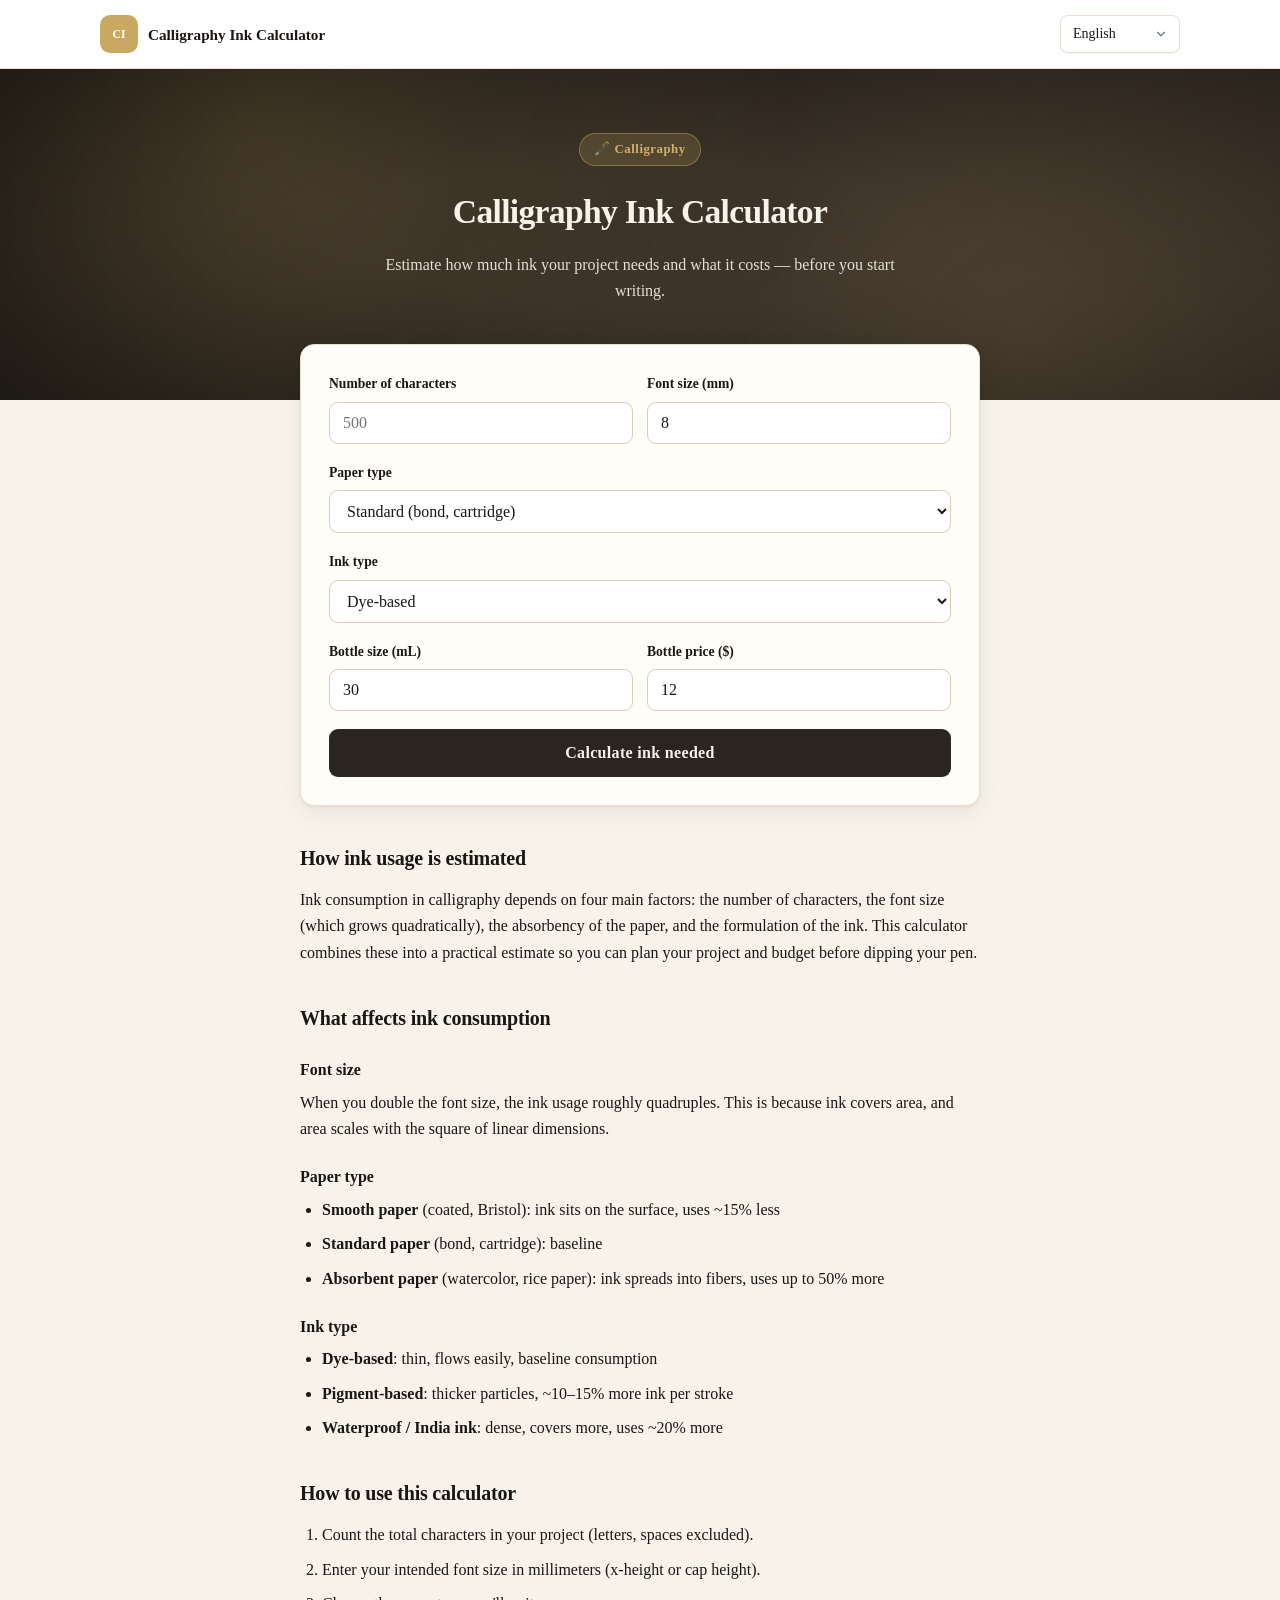
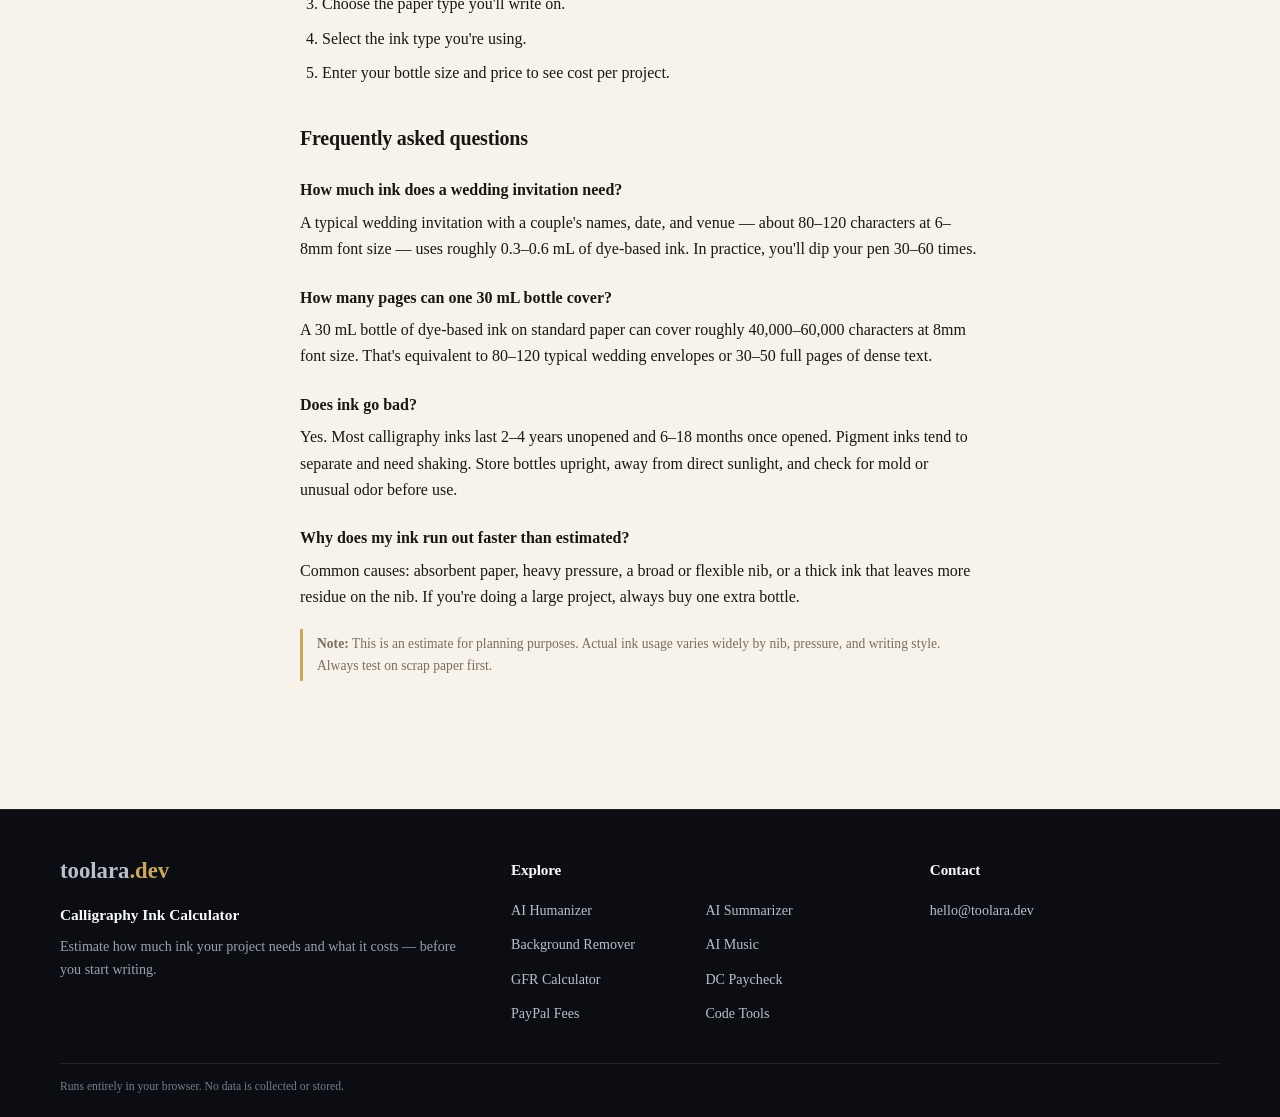
==== index.html @ 53693672 "Use brand email in site contact links" ====
<!DOCTYPE html>
<html lang="en">
<head>
<meta charset="UTF-8">
<meta name="viewport" content="width=device-width, initial-scale=1.0">
<title>Calligraphy Ink Calculator — Estimate Ink Usage and Cost Per Project</title>
<meta name="description" content="Free calligraphy ink calculator. Estimate how much ink your project needs and what it costs — based on text length, font size, paper type, and ink type.">
<meta name="keywords" content="calligraphy ink calculator, ink cost estimator, how much ink for calligraphy, dip pen ink usage, ink cost per project">
<meta name="robots" content="index, follow, max-snippet:-1, max-image-preview:large">
<meta name="theme-color" content="#1a1614">

<link rel="canonical" href="https://calligraphy.toolara.dev/">
<link rel="alternate" hreflang="en" href="https://calligraphy.toolara.dev/">
<link rel="alternate" hreflang="zh-Hans" href="https://calligraphy.toolara.dev/zh/">
<link rel="alternate" hreflang="zh-Hant" href="https://calligraphy.toolara.dev/zh-tw/">
<link rel="alternate" hreflang="ja" href="https://calligraphy.toolara.dev/ja/">
<link rel="alternate" hreflang="ko" href="https://calligraphy.toolara.dev/ko/">
<link rel="alternate" hreflang="de" href="https://calligraphy.toolara.dev/de/">
<link rel="alternate" hreflang="ru" href="https://calligraphy.toolara.dev/ru/">
<link rel="alternate" hreflang="es" href="https://calligraphy.toolara.dev/es/">
<link rel="alternate" hreflang="x-default" href="https://calligraphy.toolara.dev/">

<meta property="og:type" content="website">
<meta property="og:title" content="Calligraphy Ink Calculator — Estimate Usage and Cost">
<meta property="og:description" content="Estimate how much ink your calligraphy project needs and what it costs.">
<meta property="og:url" content="https://calligraphy.toolara.dev/">
<meta property="og:image" content="https://calligraphy.toolara.dev/og-image.png">
<meta property="og:image:width" content="1200">
<meta property="og:image:height" content="630">
<meta property="og:image:alt" content="Calligraphy Ink Calculator — Estimate Usage and Cost">
<meta property="og:locale" content="en_US">
<meta name="twitter:card" content="summary_large_image">

<script type="application/ld+json">
{
  "@context": "https://schema.org",
  "@type": "WebApplication",
  "name": "Calligraphy Ink Cost Estimator",
  "url": "https://calligraphy.toolara.dev/",
  "applicationCategory": "UtilityApplication",
  "operatingSystem": "Any",
  "description": "Free calculator that estimates ink usage and cost for calligraphy projects.",
  "offers": { "@type": "Offer", "price": "0", "priceCurrency": "USD" }
}
</script>

<link rel="stylesheet" href="/css/style.css">
</head>
<body>
<header class="site-header"><div class="site-header-inner"><a class="site-brand" href="/" aria-label="calligraphy-ink-estimator"><span class="site-brand-mark" aria-hidden="true">CI</span><span class="site-brand-name" data-i18n="title"></span></a><nav class="site-nav" aria-label="Site navigation"><select id="langSelect" onchange="setLang(this.value)" aria-label="Language">
      <option value="en">English</option>
      <option value="zh">简体中文</option>
      <option value="zh-TW">繁體中文</option>
      <option value="ja">日本語</option>
      <option value="ko">한국어</option>
      <option value="de">Deutsch</option>
      <option value="ru">Русский</option>
      <option value="es">Español</option>
    </select></nav></div></header>


<header class="hero">

  <div class="hero-inner">
    <div class="hero-badge" data-i18n="heroBadge">🖋️ Calligraphy</div>
    <h1 data-i18n="title">Calligraphy Ink Calculator</h1>
    <p data-i18n="subtitle">Estimate how much ink your project needs and what it costs — before you start writing.</p>
  </div>
</header>

<main class="wrap">
  <section class="card">
    <h2 class="visually-hidden" data-i18n="calcHeading">Calculator</h2>

    <div class="row">
      <div>
        <label for="charCount" data-i18n="charLabel">Number of characters</label>
        <input type="number" id="charCount" min="1" step="1" placeholder="500" inputmode="numeric">
      </div>
      <div>
        <label for="fontSize" data-i18n="sizeLabel">Font size (mm)</label>
        <input type="number" id="fontSize" min="1" step="0.5" placeholder="8" value="8" inputmode="decimal">
      </div>
    </div>

    <label for="paper" data-i18n="paperLabel">Paper type</label>
    <select id="paper">
      <option value="smooth" data-i18n="paperSmooth">Smooth (coated, Bristol)</option>
      <option value="standard" selected data-i18n="paperStandard">Standard (bond, cartridge)</option>
      <option value="absorbent" data-i18n="paperAbsorbent">Absorbent (watercolor, rice paper)</option>
    </select>

    <label for="inkType" data-i18n="inkLabel">Ink type</label>
    <select id="inkType">
      <option value="dye" selected data-i18n="inkDye">Dye-based</option>
      <option value="pigment" data-i18n="inkPigment">Pigment-based</option>
      <option value="waterproof" data-i18n="inkWaterproof">Waterproof / India ink</option>
    </select>

    <div class="row">
      <div>
        <label for="bottleSize" data-i18n="bottleLabel">Bottle size (mL)</label>
        <input type="number" id="bottleSize" min="1" step="1" placeholder="30" value="30" inputmode="decimal">
      </div>
      <div>
        <label for="bottlePrice" data-i18n="priceLabel">Bottle price ($)</label>
        <input type="number" id="bottlePrice" min="0" step="0.5" placeholder="12" value="12" inputmode="decimal">
      </div>
    </div>

    <button class="calc" type="button" onclick="calculate()" data-i18n="calcBtn">Calculate ink needed</button>

    <div id="result" role="region" aria-live="polite">
      <div class="result-label" data-i18n="resultLabel">Estimated ink needed</div>
      <div class="ink-volume"><span id="inkVolume">—</span></div>
      <div class="freq-note" id="costNote"></div>

      <div class="breakdown">
        <div class="bd-row"><span data-i18n="bdChars">Characters</span><strong id="bdChars">—</strong></div>
        <div class="bd-row"><span data-i18n="bdSize">Font size</span><strong id="bdSize">—</strong></div>
        <div class="bd-row"><span data-i18n="bdPaper">Paper factor</span><strong id="bdPaper">—</strong></div>
        <div class="bd-row"><span data-i18n="bdInk">Ink factor</span><strong id="bdInk">—</strong></div>
        <div class="bd-row"><span data-i18n="bdCost">Project cost</span><strong id="bdCost">—</strong></div>
        <div class="bd-row"><span data-i18n="bdProjects">Projects per bottle</span><strong id="bdProjects">—</strong></div>
      </div>
      <div class="result-disclaimer" data-i18n="resultDisclaimer">Estimate only. Actual ink usage varies by nib, writing pressure, and individual style. Always test on a scrap first.</div>
    </div>
  </section>

  <section>
    <h2 data-i18n="whatIsTitle">How ink usage is estimated</h2>
    <p data-i18n="whatIsText">Ink consumption in calligraphy depends on four main factors: the number of characters, the font size (which grows quadratically), the absorbency of the paper, and the formulation of the ink. This calculator combines these into a practical estimate so you can plan your project and budget before dipping your pen.</p>
  </section>

  <section>
    <h2 data-i18n="factorsTitle">What affects ink consumption</h2>
    <h3 data-i18n="f1Title">Font size</h3>
    <p data-i18n="f1Text">When you double the font size, the ink usage roughly quadruples. This is because ink covers area, and area scales with the square of linear dimensions.</p>

    <h3 data-i18n="f2Title">Paper type</h3>
    <ul>
      <li data-i18n="f2a"><strong>Smooth paper</strong> (coated, Bristol): ink sits on the surface, uses ~15% less</li>
      <li data-i18n="f2b"><strong>Standard paper</strong> (bond, cartridge): baseline</li>
      <li data-i18n="f2c"><strong>Absorbent paper</strong> (watercolor, rice paper): ink spreads into fibers, uses up to 50% more</li>
    </ul>

    <h3 data-i18n="f3Title">Ink type</h3>
    <ul>
      <li data-i18n="f3a"><strong>Dye-based</strong>: thin, flows easily, baseline consumption</li>
      <li data-i18n="f3b"><strong>Pigment-based</strong>: thicker particles, ~10–15% more ink per stroke</li>
      <li data-i18n="f3c"><strong>Waterproof / India ink</strong>: dense, covers more, uses ~20% more</li>
    </ul>
  </section>

  <section>
    <h2 data-i18n="howToTitle">How to use this calculator</h2>
    <ol>
      <li data-i18n="howTo1">Count the total characters in your project (letters, spaces excluded).</li>
      <li data-i18n="howTo2">Enter your intended font size in millimeters (x-height or cap height).</li>
      <li data-i18n="howTo3">Choose the paper type you'll write on.</li>
      <li data-i18n="howTo4">Select the ink type you're using.</li>
      <li data-i18n="howTo5">Enter your bottle size and price to see cost per project.</li>
    </ol>
  </section>

  <section>
    <h2 data-i18n="faqTitle">Frequently asked questions</h2>
    <h3 data-i18n="faq1q">How much ink does a wedding invitation need?</h3>
    <p data-i18n="faq1a">A typical wedding invitation with a couple's names, date, and venue — about 80–120 characters at 6–8mm font size — uses roughly 0.3–0.6 mL of dye-based ink. In practice, you'll dip your pen 30–60 times.</p>

    <h3 data-i18n="faq2q">How many pages can one 30 mL bottle cover?</h3>
    <p data-i18n="faq2a">A 30 mL bottle of dye-based ink on standard paper can cover roughly 40,000–60,000 characters at 8mm font size. That's equivalent to 80–120 typical wedding envelopes or 30–50 full pages of dense text.</p>

    <h3 data-i18n="faq3q">Does ink go bad?</h3>
    <p data-i18n="faq3a">Yes. Most calligraphy inks last 2–4 years unopened and 6–18 months once opened. Pigment inks tend to separate and need shaking. Store bottles upright, away from direct sunlight, and check for mold or unusual odor before use.</p>

    <h3 data-i18n="faq4q">Why does my ink run out faster than estimated?</h3>
    <p data-i18n="faq4a">Common causes: absorbent paper, heavy pressure, a broad or flexible nib, or a thick ink that leaves more residue on the nib. If you're doing a large project, always buy one extra bottle.</p>

    <div class="disclaimer" data-i18n="disclaimer"><strong>Note:</strong> This is an estimate for planning purposes. Actual ink usage varies widely by nib, pressure, and writing style. Always test on scrap paper first.</div>
  </section>
</main>

<footer class="footer site-footer">
<div class="site-footer-inner">
<div class="site-footer-grid">
<section class="site-footer-column">
<a class="site-footer-wordmark" href="https://toolara.dev/" aria-label="toolara.dev">toolara<span class="tld">.dev</span></a>
<p class="site-footer-site-name" data-i18n="title">Calligraphy Ink Calculator</p>
<p class="site-footer-description" data-i18n="subtitle">Estimate how much ink your project needs and what it costs — before you start writing.</p>
</section>
<section class="site-footer-column"><h2 class="site-footer-heading">Explore</h2><nav class="site-footer-links" aria-label="Explore sites"><a href="https://humanize.toolara.dev/">AI Humanizer</a>
<a href="https://summarize.toolara.dev/">AI Summarizer</a>
<a href="https://background.toolara.dev/">Background Remover</a>
<a href="https://music.toolara.dev/">AI Music</a>
<a href="https://gfr.toolara.dev/">GFR Calculator</a>
<a href="https://dc-pay.toolara.dev/">DC Paycheck</a>
<a href="https://paypal.toolara.dev/">PayPal Fees</a>
<a href="https://devtools.toolara.dev/">Code Tools</a></nav></section>
<section class="site-footer-column"><h2 class="site-footer-heading">Contact</h2><p class="site-footer-contact"><a href="mailto:hello@toolara.dev">hello@toolara.dev</a></p></section>
</div>
<div class="site-footer-bottom"><p class="site-footer-privacy" data-i18n="footer">Runs entirely in your browser. No data is collected or stored.</p></div>
</div>
</footer>

<script src="/js/i18n.js"></script>
<script src="/js/calculator.js"></script>
</body>
</html>
---- css/style.css ----
:root {
  --bg: #f7f3ea; --card: #fffdf8; --text: #1a1614; --muted: #7a6e60;
  --accent: #c9a961; --accent-dark: #a8894a; --ink: #2b2521; --gold: #d4af6a;
  --border: #e8dfd0; --radius: 14px;
  --shadow: 0 1px 3px rgba(26,22,20,0.06), 0 8px 24px rgba(26,22,20,0.06);
}
* { box-sizing: border-box; }
html { scroll-behavior: smooth; }
body { margin: 0; font-family: -apple-system, BlinkMacSystemFont, "Segoe UI", "PingFang SC", "Hiragino Sans GB", "Microsoft YaHei", "Noto Sans CJK SC", "Noto Serif CJK SC", Georgia, serif; background: var(--bg); color: var(--text); line-height: 1.65; -webkit-font-smoothing: antialiased; }
.visually-hidden { position: absolute; width: 1px; height: 1px; padding: 0; margin: -1px; overflow: hidden; clip: rect(0,0,0,0); white-space: nowrap; border: 0; }

/* ---------- Hero ---------- */
.hero {
  position: relative;
  overflow: hidden;
  color: #f7f3ea;
  padding: 64px 20px 96px;
  background:
    radial-gradient(circle at 20% 20%, rgba(201,169,97,0.25) 0%, transparent 50%),
    radial-gradient(circle at 80% 80%, rgba(212,175,106,0.18) 0%, transparent 55%),
    linear-gradient(135deg, #1a1614 0%, #2b2521 55%, #3d342c 100%);
}
.hero::before {
  content: "";
  position: absolute; inset: 0;
  background-image:
    radial-gradient(rgba(255,255,255,0.04) 1px, transparent 1px),
    radial-gradient(rgba(255,255,255,0.03) 1px, transparent 1px);
  background-size: 32px 32px, 48px 48px;
  background-position: 0 0, 16px 16px;
  pointer-events: none;
}
.hero::after {
  content: "";
  position: absolute; inset: 0;
  background: radial-gradient(ellipse at center, transparent 30%, rgba(0,0,0,0.35) 100%);
  pointer-events: none;
}
.hero-inner { max-width: 720px; margin: 0 auto; position: relative; z-index: 2; text-align: center; }
.hero-badge {
  display: inline-block;
  background: rgba(201,169,97,0.18);
  border: 1px solid rgba(201,169,97,0.45);
  color: #d4af6a;
  padding: 5px 14px;
  border-radius: 999px;
  font-size: 0.8rem;
  font-weight: 600;
  letter-spacing: 0.04em;
  margin-bottom: 18px;
}
.hero h1 { font-size: 2.1rem; margin: 0 0 12px; font-weight: 800; letter-spacing: -0.02em; }
.hero p { margin: 0 auto; opacity: 0.9; font-size: 1rem; max-width: 560px; }

/* ---------- Lang switcher ---------- */
.lang-switch { position: absolute; top: 16px; right: 16px; z-index: 3; }
.lang-switch select {
  appearance: none; -webkit-appearance: none;
  background-color: rgba(255,255,255,0.10);
  background-image: url("data:image/svg+xml;charset=UTF-8,%3csvg xmlns='http://www.w3.org/2000/svg' viewBox='0 0 24 24' fill='none' stroke='%23d4af6a' stroke-width='2' stroke-linecap='round' stroke-linejoin='round'%3e%3cpolyline points='6 9 12 15 18 9'%3e%3c/polyline%3e%3c/svg%3e");
  background-repeat: no-repeat; background-position: right 10px center; background-size: 14px;
  border: 1px solid rgba(201,169,97,0.35);
  color: #f7f3ea; padding: 7px 32px 7px 12px; border-radius: 8px;
  font-size: 0.85rem; font-family: inherit; cursor: pointer;
}
.lang-switch select:hover { background-color: rgba(255,255,255,0.20); }
.lang-switch select option { color: #1a1614; background: #fff; }

/* ---------- Layout ---------- */
.wrap { max-width: 720px; margin: -56px auto 0; padding: 0 20px 64px; position: relative; z-index: 2; }
.card { background: var(--card); border: 1px solid var(--border); border-radius: var(--radius); padding: 28px; margin-bottom: 22px; box-shadow: var(--shadow); }

label { display: block; font-weight: 600; font-size: 0.85rem; margin-bottom: 6px; }
input, select { width: 100%; padding: 11px 13px; border: 1px solid #d8cdb8; border-radius: 9px; font-size: 1rem; margin-bottom: 18px; background: #fff; color: var(--text); transition: border-color 0.15s, box-shadow 0.15s; font-family: inherit; }
input:focus, select:focus { outline: none; border-color: var(--accent); box-shadow: 0 0 0 3px rgba(201,169,97,0.20); }
.row { display: flex; gap: 14px; }
.row > div { flex: 1; }
button.calc { width: 100%; padding: 15px; background: var(--ink); color: #f7f3ea; border: none; border-radius: 9px; font-size: 1rem; font-weight: 600; cursor: pointer; transition: background 0.15s, transform 0.1s; font-family: inherit; letter-spacing: 0.02em; }
button.calc:hover { background: #000; }
button.calc:active { transform: scale(0.99); }

/* ---------- Result ---------- */
#result { margin-top: 24px; padding: 24px; border-radius: 14px; background: linear-gradient(135deg, #fdf9ee 0%, #f7f3ea 100%); border: 2px solid var(--accent); display: none; animation: fadeIn 0.35s ease; }
#result.show { display: block; }
@keyframes fadeIn { from { opacity: 0; transform: translateY(8px); } to { opacity: 1; transform: none; } }
.result-label { font-size: 0.78rem; text-transform: uppercase; letter-spacing: 0.07em; font-weight: 700; color: #a8894a; margin-bottom: 4px; }
.ink-volume { font-size: 2.8rem; font-weight: 800; color: #1a1614; line-height: 1; letter-spacing: -0.02em; }
.ink-volume::after { content: " mL"; font-size: 1rem; font-weight: 500; color: var(--muted); margin-left: 6px; }
.freq-note { font-size: 0.9rem; color: #a8894a; margin-top: 8px; font-weight: 600; }
.breakdown { margin-top: 20px; padding-top: 16px; border-top: 1px solid rgba(201,169,97,0.30); }
.bd-row { display: flex; justify-content: space-between; padding: 6px 0; font-size: 0.9rem; color: #3d342c; }
.bd-row strong { color: #1a1614; font-weight: 600; }
.result-disclaimer { margin-top: 16px; padding-top: 12px; border-top: 1px solid rgba(201,169,97,0.20); font-size: 0.78rem; color: var(--muted); }

/* ---------- Content ---------- */
h2 { font-size: 1.25rem; margin: 36px 0 12px; letter-spacing: -0.01em; }
h3 { font-size: 1rem; margin: 22px 0 6px; }
p { margin: 0 0 14px; }
ul, ol { margin: 0 0 16px; padding-left: 22px; }
li { margin-bottom: 8px; line-height: 1.65; }
table { width: 100%; border-collapse: collapse; font-size: 0.9rem; margin: 14px 0; }
th, td { text-align: left; padding: 10px 12px; border-bottom: 1px solid #e8dfd0; }
th { background: #fdf9ee; font-weight: 600; font-size: 0.8rem; text-transform: uppercase; letter-spacing: 0.04em; color: #a8894a; }
tr:last-child td { border-bottom: none; }
.disclaimer { font-size: 0.85rem; color: var(--muted); border-left: 3px solid var(--accent); padding: 4px 0 4px 14px; margin-top: 18px; }
.footer { text-align: center; font-size: 0.8rem; color: var(--muted); padding: 24px 20px 48px; }

@media (max-width: 560px) {
  .hero { padding: 48px 16px 80px; }
  .hero h1 { font-size: 1.5rem; }
  .lang-switch { position: static; display: flex; justify-content: center; margin-bottom: 16px; }
  .wrap { padding: 0 14px 48px; }
  .card { padding: 20px; }
  .row { flex-direction: column; gap: 0; }
  .ink-volume { font-size: 2.2rem; }
}
/* Toolara site navigation */
.site-header { position: relative; z-index: 10; background: rgba(255,255,255,0.96); border-bottom: 1px solid var(--border, #e2e8f0); }
.site-header-inner { max-width: 1120px; min-height: 68px; margin: 0 auto; padding: 10px 20px; display: flex; align-items: center; justify-content: space-between; gap: 20px; }
.site-brand { min-width: 0; display: flex; align-items: center; gap: 10px; color: var(--text, #0f1c2e); text-decoration: none; font-weight: 700; }
.site-brand-mark { width: 38px; height: 38px; flex: 0 0 38px; display: grid; place-items: center; border-radius: 10px; background: var(--accent, #2563eb); color: #fff; font-size: 0.72rem; font-weight: 800; }
.site-brand-name { font-size: 0.95rem; line-height: 1.25; }
.site-nav { display: flex; align-items: center; gap: 10px; }
.site-nav-link { padding: 8px 12px; border: 1px solid var(--border, #e2e8f0); border-radius: 8px; background: #fff; color: var(--accent-dark, var(--accent, #1d4ed8)); text-decoration: none; white-space: nowrap; font-size: 0.875rem; font-weight: 650; transition: background 0.15s, border-color 0.15s; }
.site-nav-link:hover { background: var(--bg, #f8fafc); border-color: var(--accent, #2563eb); }
.site-nav select { appearance: none; -webkit-appearance: none; width: auto; min-width: 120px; height: 38px; margin: 0; padding: 8px 34px 8px 12px; border: 1px solid var(--border, #e2e8f0); border-radius: 8px; background-color: #fff; background-image: url("data:image/svg+xml;charset=UTF-8,%3csvg xmlns='http://www.w3.org/2000/svg' viewBox='0 0 24 24' fill='none' stroke='%2364748b' stroke-width='2' stroke-linecap='round' stroke-linejoin='round'%3e%3cpolyline points='6 9 12 15 18 9'%3e%3c/polyline%3e%3c/svg%3e"); background-repeat: no-repeat; background-position: right 11px center; background-size: 14px; color: var(--text, #0f1c2e); font-family: inherit; font-size: 0.875rem; line-height: 1.2; cursor: pointer; box-shadow: 0 1px 2px rgba(15, 28, 46, 0.06); transition: border-color 0.15s, box-shadow 0.15s; }
.site-nav select:hover { border-color: var(--accent, #2563eb); }
.site-nav select:focus-visible { outline: 2px solid var(--accent, #2563eb); outline-offset: 2px; }
.site-nav select option { color: #0f1c2e; background: #fff; }
@media (max-width: 560px) {
  .site-header-inner { min-height: 0; padding: 10px 14px; flex-wrap: wrap; gap: 10px; }
  .site-brand { flex: 1 1 100%; }
  .site-nav { width: 100%; justify-content: space-between; gap: 8px; }
  .site-nav select { min-width: 118px; }
}

.site-footer { margin-top: 64px !important; padding: 48px 24px 22px !important; background: #0b0d12 !important; border-top: 1px solid rgba(255,255,255,0.08) !important; color: #a6adbb !important; text-align: left !important; font-size: 0.88rem !important; line-height: 1.6; }
.site-footer-inner { max-width: 1160px; margin: 0 auto; }
.site-footer-grid { display: grid; grid-template-columns: minmax(0,1.25fr) minmax(280px,1.15fr) minmax(220px,0.9fr); gap: 48px; }
.site-footer-column { min-width: 0; }
.site-footer-wordmark { display: inline-flex; align-items: baseline; color: #f8fafc !important; font-size: 1.42rem; font-weight: 850; line-height: 1.15; text-decoration: none; }
.site-footer-wordmark .tld { color: var(--accent, #3b82f6); }
.site-footer-site-name { margin: 18px 0 0 !important; color: #f8fafc; font-size: 0.96rem; font-weight: 700; }
.site-footer-heading { margin: 0 0 16px !important; color: #f8fafc; font-size: 0.95rem; font-weight: 650; }
.site-footer-description { max-width: 420px; margin: 8px 0 0 !important; color: #98a1af; }
.site-footer-links { display: grid; grid-template-columns: repeat(2,minmax(0,1fr)); gap: 12px 18px; }
.site-footer-contact { margin: 0 !important; color: #b9c0cb; overflow-wrap: anywhere; }
.site-footer a { color: #b9c0cb !important; text-decoration: none; }
.site-footer a:hover { color: #fff !important; text-decoration: underline; }
.site-footer-bottom { margin-top: 38px; padding-top: 14px; border-top: 1px solid rgba(255,255,255,0.1); color: #747d8a; font-size: 0.73rem; line-height: 1.5; }
.site-footer-bottom p { margin: 0; }
@media (max-width: 960px) { .site-footer-grid { grid-template-columns: repeat(2,minmax(0,1fr)); gap: 34px; } .site-footer-column:first-child { grid-column: 1 / -1; } }
@media (max-width: 760px) { .site-footer { padding: 36px 20px 20px !important; } .site-footer-grid { grid-template-columns: 1fr; gap: 28px; } .site-footer-column:first-child { grid-column: auto; } .site-footer-links { gap: 10px 14px; } .site-footer-bottom { margin-top: 28px; } }
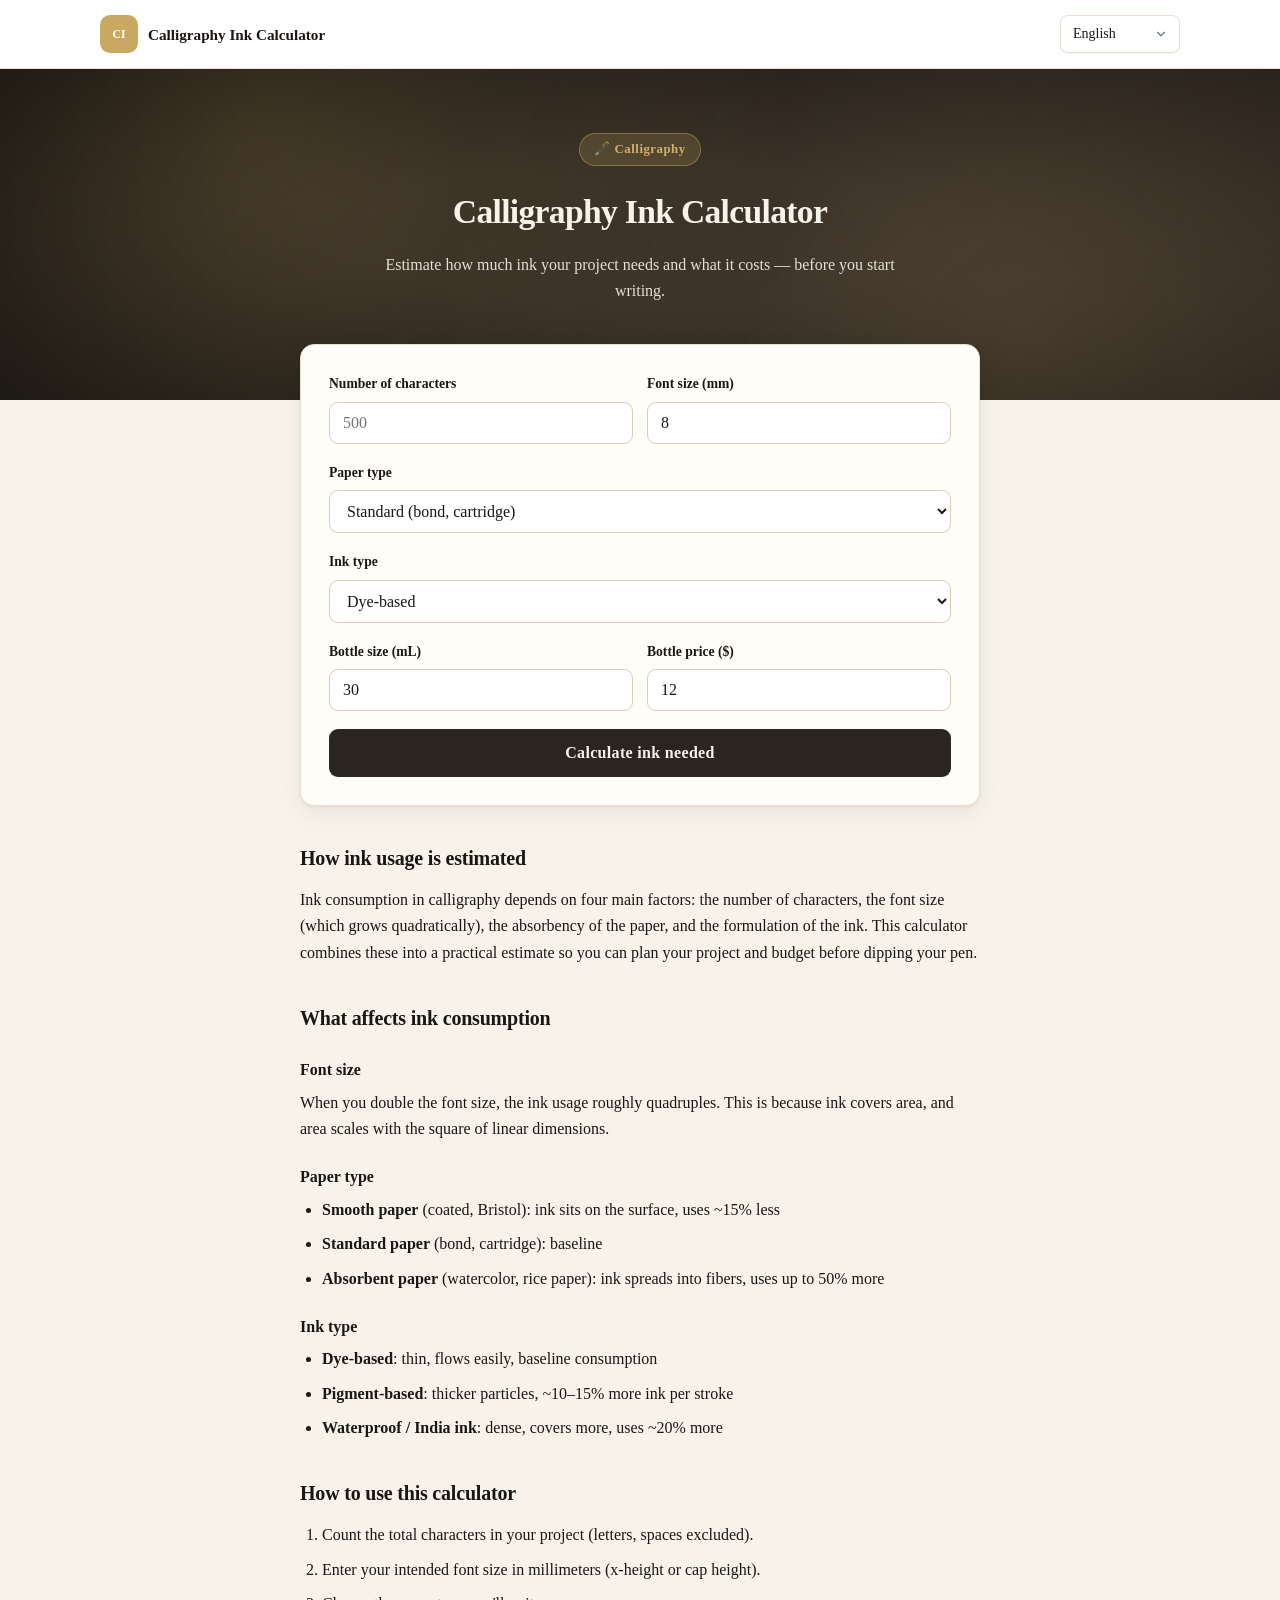
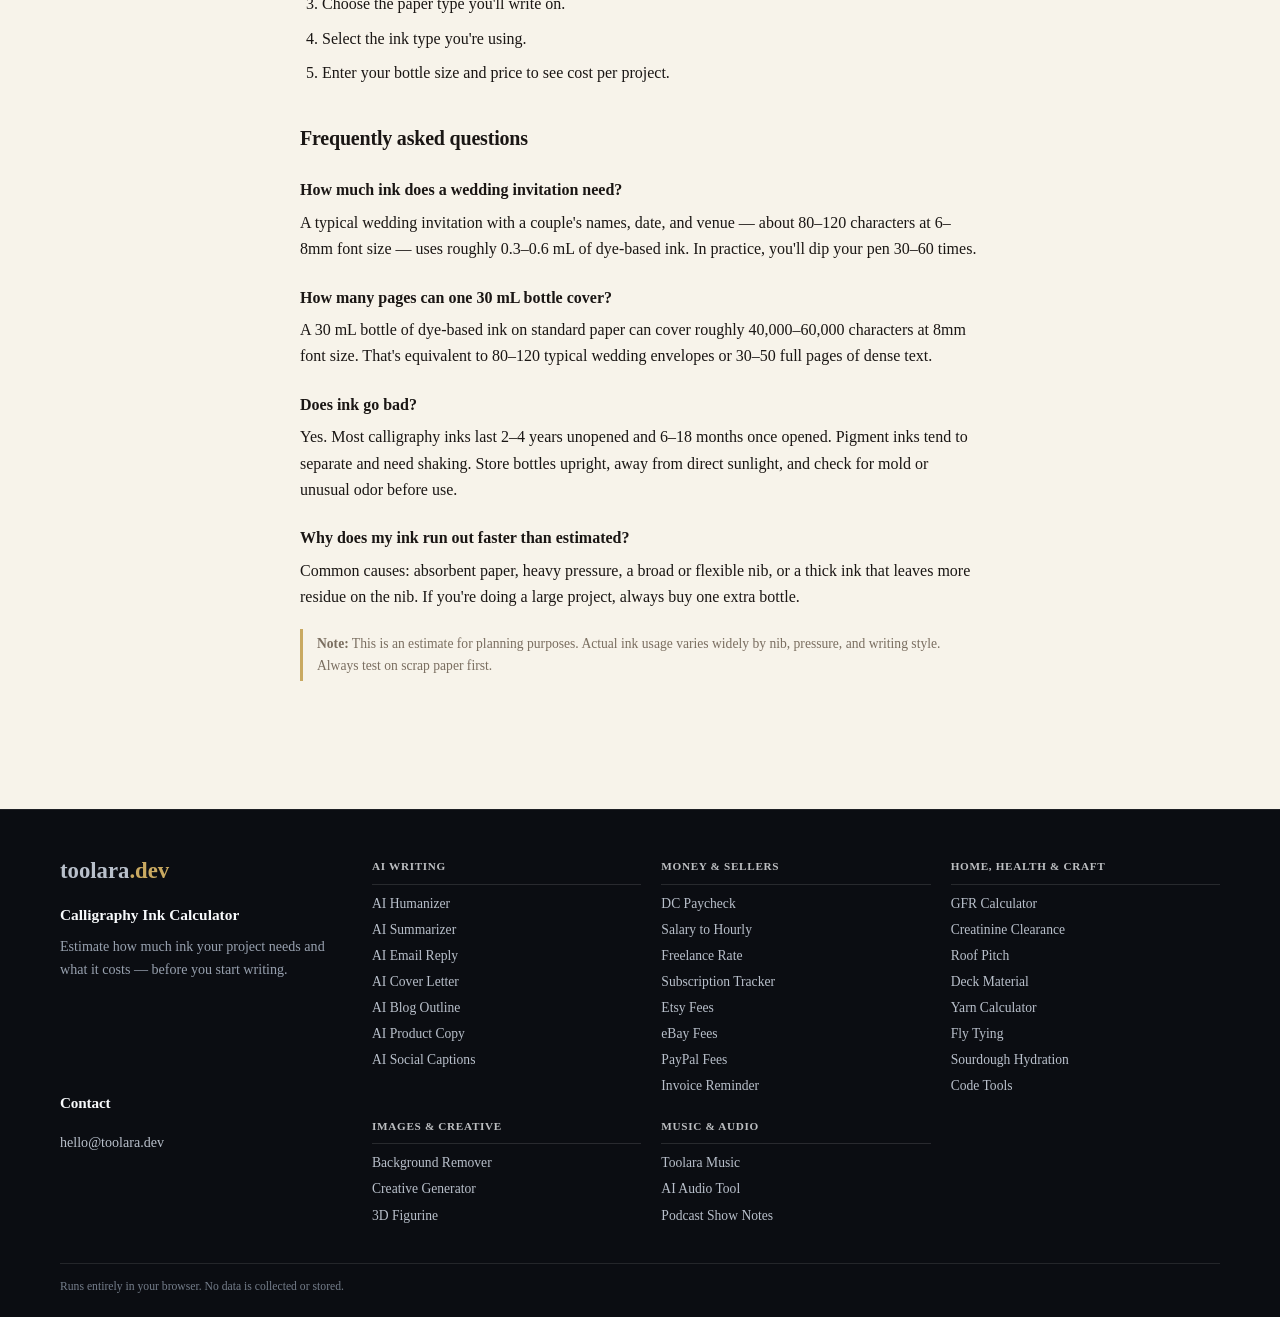
==== commit b4c24f25: "Regroup footer navigation across sibling tools" ====
--- a/index.html
+++ b/index.html
@@ -45,6 +45,18 @@
 </script>
 
 <link rel="stylesheet" href="/css/style.css">
+<style id="footer-groups-css">
+.site-footer-grid{grid-template-columns:minmax(0,0.85fr) minmax(0,2.65fr)!important;gap:40px!important}
+.site-footer-column:nth-child(2){grid-row:1/span 2!important}
+.site-footer-column:nth-child(3){grid-column:1!important;grid-row:2!important}
+.site-footer-explore{display:grid;grid-template-columns:repeat(3,minmax(0,1fr));gap:22px 20px;align-content:start}
+.site-footer-group{min-width:0}
+.site-footer-group-title{margin:0 0 9px;padding-bottom:8px;border-bottom:1px solid rgba(255,255,255,0.16);color:#f8fafc;font-size:0.7rem;font-weight:700;letter-spacing:0.06em;text-transform:uppercase;opacity:.75}
+.site-footer-group .site-footer-links{display:grid!important;grid-template-columns:minmax(0,1fr)!important;gap:7px;font-size:0.85rem;line-height:1.4}
+@media(max-width:960px){.site-footer-grid{grid-template-columns:1fr!important;gap:30px!important}
+.site-footer-column:nth-child(2){grid-row:auto!important}.site-footer-column:nth-child(3){grid-column:auto!important;grid-row:auto!important}
+.site-footer-explore{grid-template-columns:repeat(2,minmax(0,1fr))}}
+</style>
 </head>
 <body>
 <header class="site-header"><div class="site-header-inner"><a class="site-brand" href="/" aria-label="calligraphy-ink-estimator"><span class="site-brand-mark" aria-hidden="true">CI</span><span class="site-brand-name" data-i18n="title"></span></a><nav class="site-nav" aria-label="Site navigation"><select id="langSelect" onchange="setLang(this.value)" aria-label="Language">
@@ -189,14 +201,7 @@
 <p class="site-footer-site-name" data-i18n="title">Calligraphy Ink Calculator</p>
 <p class="site-footer-description" data-i18n="subtitle">Estimate how much ink your project needs and what it costs — before you start writing.</p>
 </section>
-<section class="site-footer-column"><h2 class="site-footer-heading">Explore</h2><nav class="site-footer-links" aria-label="Explore sites"><a href="https://humanize.toolara.dev/">AI Humanizer</a>
-<a href="https://summarize.toolara.dev/">AI Summarizer</a>
-<a href="https://background.toolara.dev/">Background Remover</a>
-<a href="https://music.toolara.dev/">AI Music</a>
-<a href="https://gfr.toolara.dev/">GFR Calculator</a>
-<a href="https://dc-pay.toolara.dev/">DC Paycheck</a>
-<a href="https://paypal.toolara.dev/">PayPal Fees</a>
-<a href="https://devtools.toolara.dev/">Code Tools</a></nav></section>
+<section class="site-footer-column"><div class="site-footer-explore"><div class="site-footer-group"><h2 class="site-footer-group-title">AI writing</h2><nav class="site-footer-links" aria-label="AI writing sites"><a href="https://humanize.toolara.dev/">AI Humanizer</a><a href="https://summarize.toolara.dev/">AI Summarizer</a><a href="https://emailreply.toolara.dev/">AI Email Reply</a><a href="https://coverletter.toolara.dev/">AI Cover Letter</a><a href="https://blogoutline.toolara.dev/">AI Blog Outline</a><a href="https://productcopy.toolara.dev/">AI Product Copy</a><a href="https://captions.toolara.dev/">AI Social Captions</a></nav></div><div class="site-footer-group"><h2 class="site-footer-group-title">Money &amp; sellers</h2><nav class="site-footer-links" aria-label="Money &amp; sellers sites"><a href="https://dc-pay.toolara.dev/">DC Paycheck</a><a href="https://salary.toolara.dev/">Salary to Hourly</a><a href="https://freelance.toolara.dev/">Freelance Rate</a><a href="https://subscriptions.toolara.dev/">Subscription Tracker</a><a href="https://etsy.toolara.dev/">Etsy Fees</a><a href="https://ebay.toolara.dev/">eBay Fees</a><a href="https://paypal.toolara.dev/">PayPal Fees</a><a href="https://invoices.toolara.dev/">Invoice Reminder</a></nav></div><div class="site-footer-group"><h2 class="site-footer-group-title">Home, health &amp; craft</h2><nav class="site-footer-links" aria-label="Home, health &amp; craft sites"><a href="https://gfr.toolara.dev/">GFR Calculator</a><a href="https://crcl.toolara.dev/">Creatinine Clearance</a><a href="https://roof.toolara.dev/">Roof Pitch</a><a href="https://deck.toolara.dev/">Deck Material</a><a href="https://yarn.toolara.dev/">Yarn Calculator</a><a href="https://flytying.toolara.dev/">Fly Tying</a><a href="https://sourdough.toolara.dev/">Sourdough Hydration</a><a href="https://devtools.toolara.dev/">Code Tools</a></nav></div><div class="site-footer-group"><h2 class="site-footer-group-title">Images &amp; creative</h2><nav class="site-footer-links" aria-label="Images &amp; creative sites"><a href="https://background.toolara.dev/">Background Remover</a><a href="https://creative.toolara.dev/">Creative Generator</a><a href="https://figurine.toolara.dev/">3D Figurine</a></nav></div><div class="site-footer-group"><h2 class="site-footer-group-title">Music &amp; audio</h2><nav class="site-footer-links" aria-label="Music &amp; audio sites"><a href="https://music.toolara.dev/">Toolara Music</a><a href="https://audio.toolara.dev/">AI Audio Tool</a><a href="https://podcast.toolara.dev/">Podcast Show Notes</a></nav></div></div></section>
 <section class="site-footer-column"><h2 class="site-footer-heading">Contact</h2><p class="site-footer-contact"><a href="mailto:hello@toolara.dev">hello@toolara.dev</a></p></section>
 </div>
 <div class="site-footer-bottom"><p class="site-footer-privacy" data-i18n="footer">Runs entirely in your browser. No data is collected or stored.</p></div>
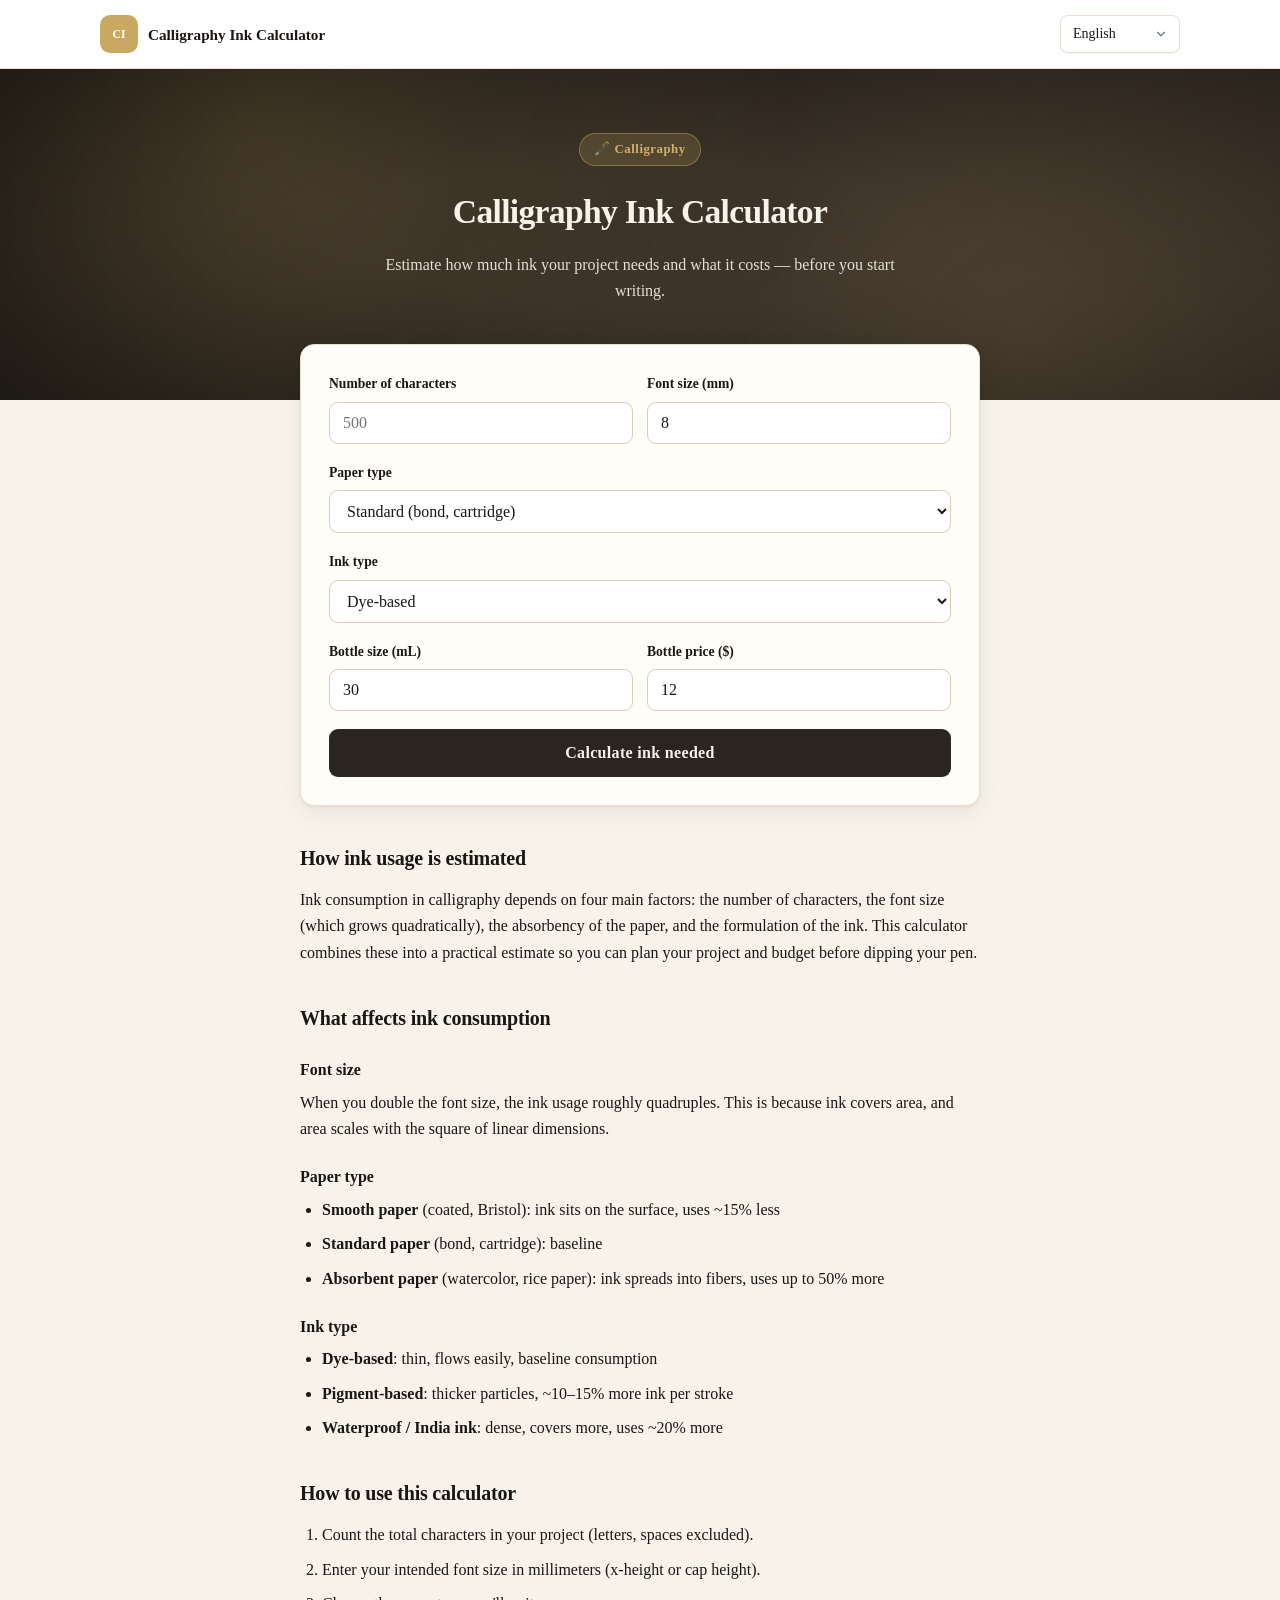
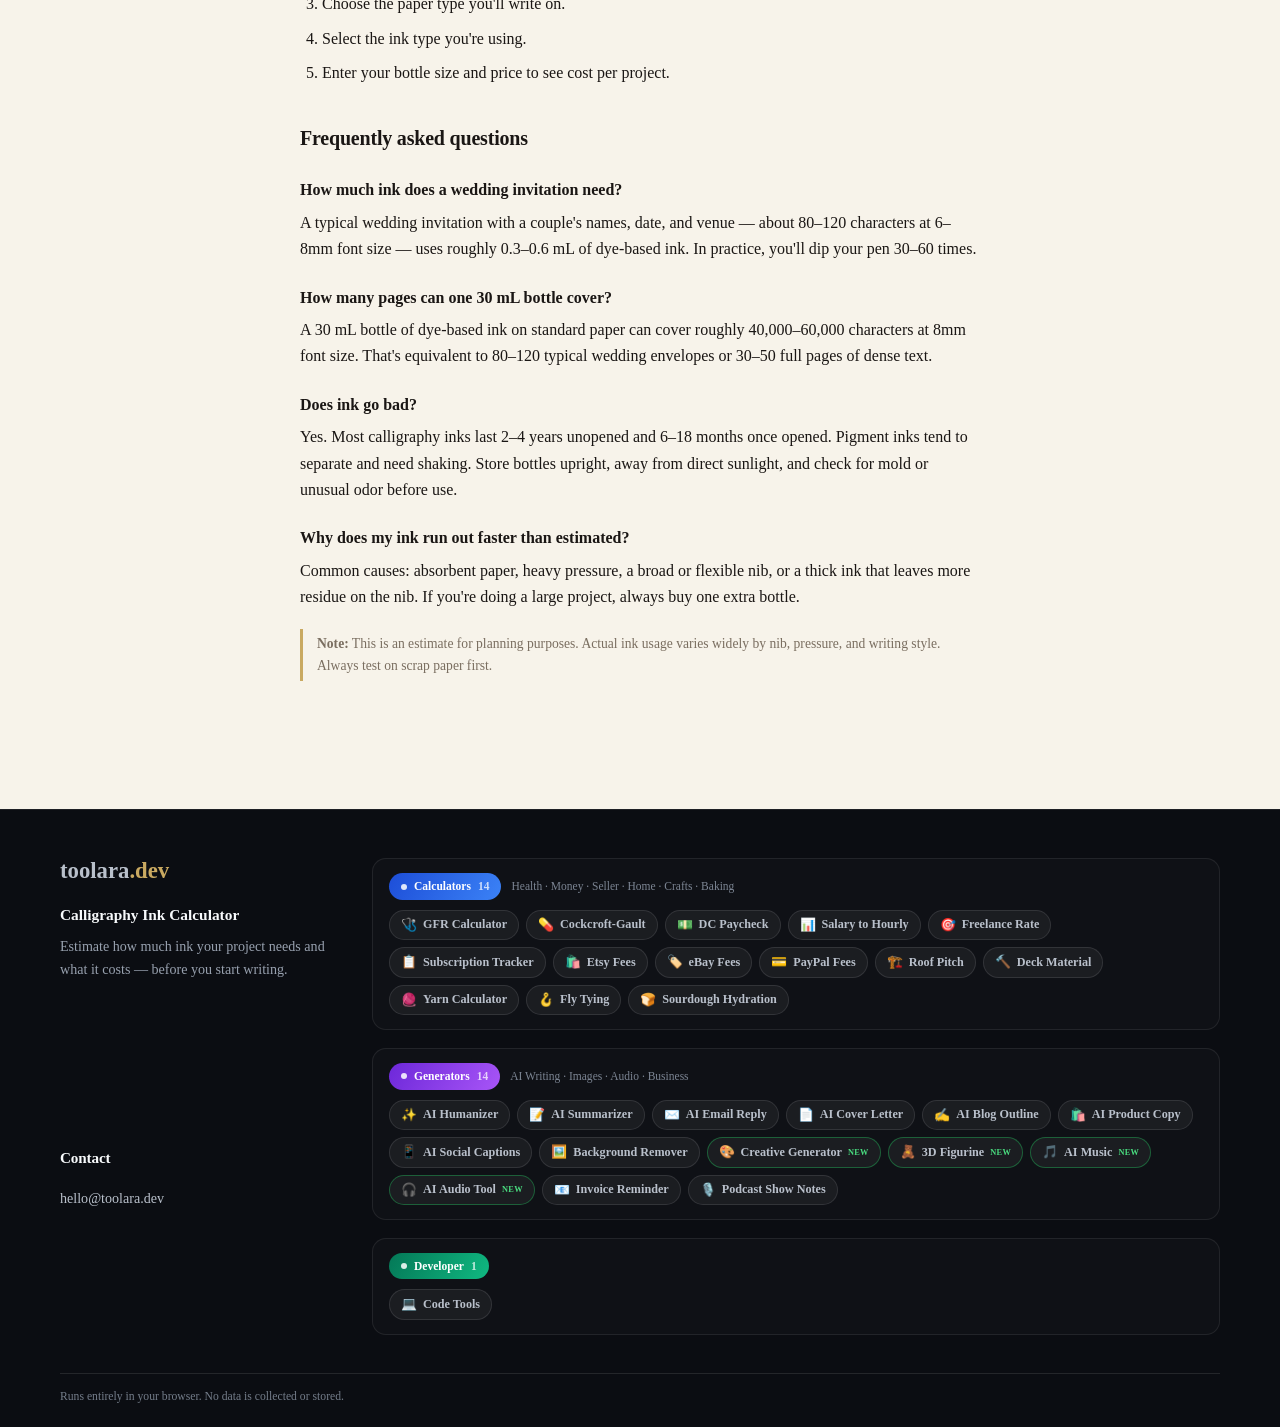
==== commit ad0d8cc7: "Update footer tool links to pill cloud style" ====
--- a/index.html
+++ b/index.html
@@ -57,7 +57,25 @@
 .site-footer-column:nth-child(2){grid-row:auto!important}.site-footer-column:nth-child(3){grid-column:auto!important;grid-row:auto!important}
 .site-footer-explore{grid-template-columns:repeat(2,minmax(0,1fr))}}
 </style>
-</head>
+<style id="fc-cloud-css">
+.fc-clouds{display:grid;gap:18px}
+.fc-cat{border:1px solid rgba(255,255,255,0.08);border-radius:14px;padding:14px 16px;background:rgba(255,255,255,0.02)}
+.fc-head{display:flex;align-items:center;gap:10px;margin-bottom:10px;flex-wrap:wrap}
+.fc-chip{display:inline-flex;align-items:center;gap:7px;font-size:0.72rem;font-weight:700;color:#fff;padding:4px 12px;border-radius:999px}
+.fc-chip::before{content:"";width:6px;height:6px;border-radius:50%;background:rgba(255,255,255,0.85)}
+.fc-chip.calc{background:linear-gradient(120deg,#1d4ed8,#3b82f6)}
+.fc-chip.gen{background:linear-gradient(120deg,#6d28d9,#a855f7)}
+.fc-chip.dev{background:linear-gradient(120deg,#047857,#10b981)}
+.fc-chip .n{opacity:0.75;font-weight:600}
+.fc-desc{font-size:0.72rem;color:#7c8593}
+.fc-cloud{display:flex;flex-wrap:wrap;gap:7px}
+.fc-cloud a{display:inline-flex;align-items:center;gap:6px;font-size:0.76rem;font-weight:600;color:#c3cad4;background:rgba(255,255,255,0.05);border:1px solid rgba(255,255,255,0.1);border-radius:999px;padding:4px 11px;transition:all 0.15s}
+.fc-cloud a:hover{color:#fff;background:rgba(59,130,246,0.18);border-color:rgba(59,130,246,0.45);text-decoration:none}
+.fc-cloud a .em{font-size:0.8rem}
+.fc-cloud a.fc-new{border-color:rgba(34,197,94,0.4)}
+.fc-cloud a.fc-new::after{content:"NEW";font-size:0.52rem;font-weight:800;letter-spacing:0.04em;color:#4ade80}
+@media(max-width:760px){.fc-cat{padding:12px 12px}}
+</style></head>
 <body>
 <header class="site-header"><div class="site-header-inner"><a class="site-brand" href="/" aria-label="calligraphy-ink-estimator"><span class="site-brand-mark" aria-hidden="true">CI</span><span class="site-brand-name" data-i18n="title"></span></a><nav class="site-nav" aria-label="Site navigation"><select id="langSelect" onchange="setLang(this.value)" aria-label="Language">
       <option value="en">English</option>
@@ -201,7 +219,7 @@
 <p class="site-footer-site-name" data-i18n="title">Calligraphy Ink Calculator</p>
 <p class="site-footer-description" data-i18n="subtitle">Estimate how much ink your project needs and what it costs — before you start writing.</p>
 </section>
-<section class="site-footer-column"><div class="site-footer-explore"><div class="site-footer-group"><h2 class="site-footer-group-title">AI writing</h2><nav class="site-footer-links" aria-label="AI writing sites"><a href="https://humanize.toolara.dev/">AI Humanizer</a><a href="https://summarize.toolara.dev/">AI Summarizer</a><a href="https://emailreply.toolara.dev/">AI Email Reply</a><a href="https://coverletter.toolara.dev/">AI Cover Letter</a><a href="https://blogoutline.toolara.dev/">AI Blog Outline</a><a href="https://productcopy.toolara.dev/">AI Product Copy</a><a href="https://captions.toolara.dev/">AI Social Captions</a></nav></div><div class="site-footer-group"><h2 class="site-footer-group-title">Money &amp; sellers</h2><nav class="site-footer-links" aria-label="Money &amp; sellers sites"><a href="https://dc-pay.toolara.dev/">DC Paycheck</a><a href="https://salary.toolara.dev/">Salary to Hourly</a><a href="https://freelance.toolara.dev/">Freelance Rate</a><a href="https://subscriptions.toolara.dev/">Subscription Tracker</a><a href="https://etsy.toolara.dev/">Etsy Fees</a><a href="https://ebay.toolara.dev/">eBay Fees</a><a href="https://paypal.toolara.dev/">PayPal Fees</a><a href="https://invoices.toolara.dev/">Invoice Reminder</a></nav></div><div class="site-footer-group"><h2 class="site-footer-group-title">Home, health &amp; craft</h2><nav class="site-footer-links" aria-label="Home, health &amp; craft sites"><a href="https://gfr.toolara.dev/">GFR Calculator</a><a href="https://crcl.toolara.dev/">Creatinine Clearance</a><a href="https://roof.toolara.dev/">Roof Pitch</a><a href="https://deck.toolara.dev/">Deck Material</a><a href="https://yarn.toolara.dev/">Yarn Calculator</a><a href="https://flytying.toolara.dev/">Fly Tying</a><a href="https://sourdough.toolara.dev/">Sourdough Hydration</a><a href="https://devtools.toolara.dev/">Code Tools</a></nav></div><div class="site-footer-group"><h2 class="site-footer-group-title">Images &amp; creative</h2><nav class="site-footer-links" aria-label="Images &amp; creative sites"><a href="https://background.toolara.dev/">Background Remover</a><a href="https://creative.toolara.dev/">Creative Generator</a><a href="https://figurine.toolara.dev/">3D Figurine</a></nav></div><div class="site-footer-group"><h2 class="site-footer-group-title">Music &amp; audio</h2><nav class="site-footer-links" aria-label="Music &amp; audio sites"><a href="https://music.toolara.dev/">Toolara Music</a><a href="https://audio.toolara.dev/">AI Audio Tool</a><a href="https://podcast.toolara.dev/">Podcast Show Notes</a></nav></div></div></section>
+<section class="site-footer-column"><div class="fc-clouds"><div class="fc-cat"><div class="fc-head"><span class="fc-chip calc">Calculators <span class="n">14</span></span><span class="fc-desc">Health · Money · Seller · Home · Crafts · Baking</span></div><div class="fc-cloud"><a href="https://gfr.toolara.dev/"><span class="em">🩺</span>GFR Calculator</a><a href="https://crcl.toolara.dev/"><span class="em">💊</span>Cockcroft-Gault</a><a href="https://dc-pay.toolara.dev/"><span class="em">💵</span>DC Paycheck</a><a href="https://salary.toolara.dev/"><span class="em">📊</span>Salary to Hourly</a><a href="https://freelance.toolara.dev/"><span class="em">🎯</span>Freelance Rate</a><a href="https://subscriptions.toolara.dev/"><span class="em">📋</span>Subscription Tracker</a><a href="https://etsy.toolara.dev/"><span class="em">🛍️</span>Etsy Fees</a><a href="https://ebay.toolara.dev/"><span class="em">🏷️</span>eBay Fees</a><a href="https://paypal.toolara.dev/"><span class="em">💳</span>PayPal Fees</a><a href="https://roof.toolara.dev/"><span class="em">🏗️</span>Roof Pitch</a><a href="https://deck.toolara.dev/"><span class="em">🔨</span>Deck Material</a><a href="https://yarn.toolara.dev/"><span class="em">🧶</span>Yarn Calculator</a><a href="https://flytying.toolara.dev/"><span class="em">🪝</span>Fly Tying</a><a href="https://sourdough.toolara.dev/"><span class="em">🍞</span>Sourdough Hydration</a></div></div><div class="fc-cat"><div class="fc-head"><span class="fc-chip gen">Generators <span class="n">14</span></span><span class="fc-desc">AI Writing · Images · Audio · Business</span></div><div class="fc-cloud"><a href="https://humanize.toolara.dev/"><span class="em">✨</span>AI Humanizer</a><a href="https://summarize.toolara.dev/"><span class="em">📝</span>AI Summarizer</a><a href="https://emailreply.toolara.dev/"><span class="em">✉️</span>AI Email Reply</a><a href="https://coverletter.toolara.dev/"><span class="em">📄</span>AI Cover Letter</a><a href="https://blogoutline.toolara.dev/"><span class="em">✍️</span>AI Blog Outline</a><a href="https://productcopy.toolara.dev/"><span class="em">🛍️</span>AI Product Copy</a><a href="https://captions.toolara.dev/"><span class="em">📱</span>AI Social Captions</a><a href="https://background.toolara.dev/"><span class="em">🖼️</span>Background Remover</a><a href="https://creative.toolara.dev/" class="fc-new"><span class="em">🎨</span>Creative Generator</a><a href="https://figurine.toolara.dev/" class="fc-new"><span class="em">🧸</span>3D Figurine</a><a href="https://music.toolara.dev/" class="fc-new"><span class="em">🎵</span>AI Music</a><a href="https://audio.toolara.dev/" class="fc-new"><span class="em">🎧</span>AI Audio Tool</a><a href="https://invoices.toolara.dev/"><span class="em">📧</span>Invoice Reminder</a><a href="https://podcast.toolara.dev/"><span class="em">🎙️</span>Podcast Show Notes</a></div></div><div class="fc-cat"><div class="fc-head"><span class="fc-chip dev">Developer <span class="n">1</span></span></div><div class="fc-cloud"><a href="https://devtools.toolara.dev/"><span class="em">💻</span>Code Tools</a></div></div></div></section>
 <section class="site-footer-column"><h2 class="site-footer-heading">Contact</h2><p class="site-footer-contact"><a href="mailto:hello@toolara.dev">hello@toolara.dev</a></p></section>
 </div>
 <div class="site-footer-bottom"><p class="site-footer-privacy" data-i18n="footer">Runs entirely in your browser. No data is collected or stored.</p></div>
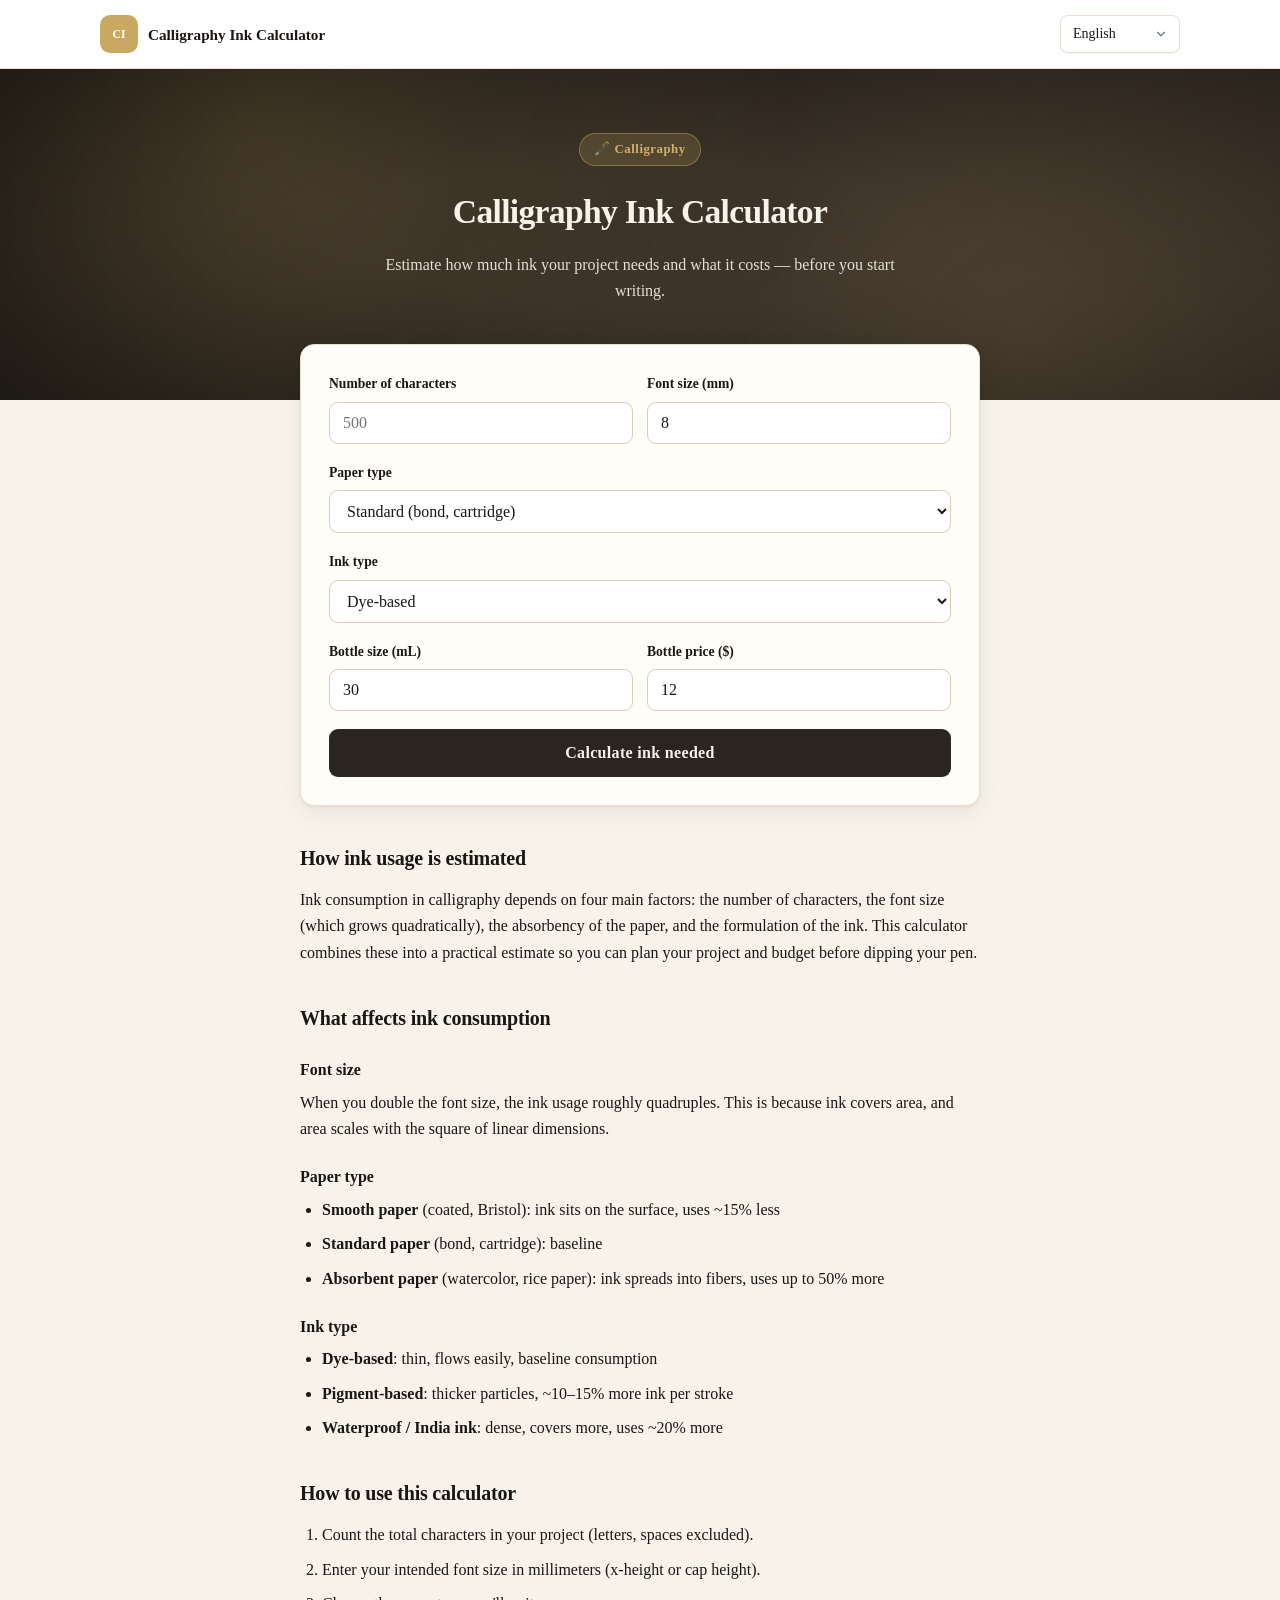
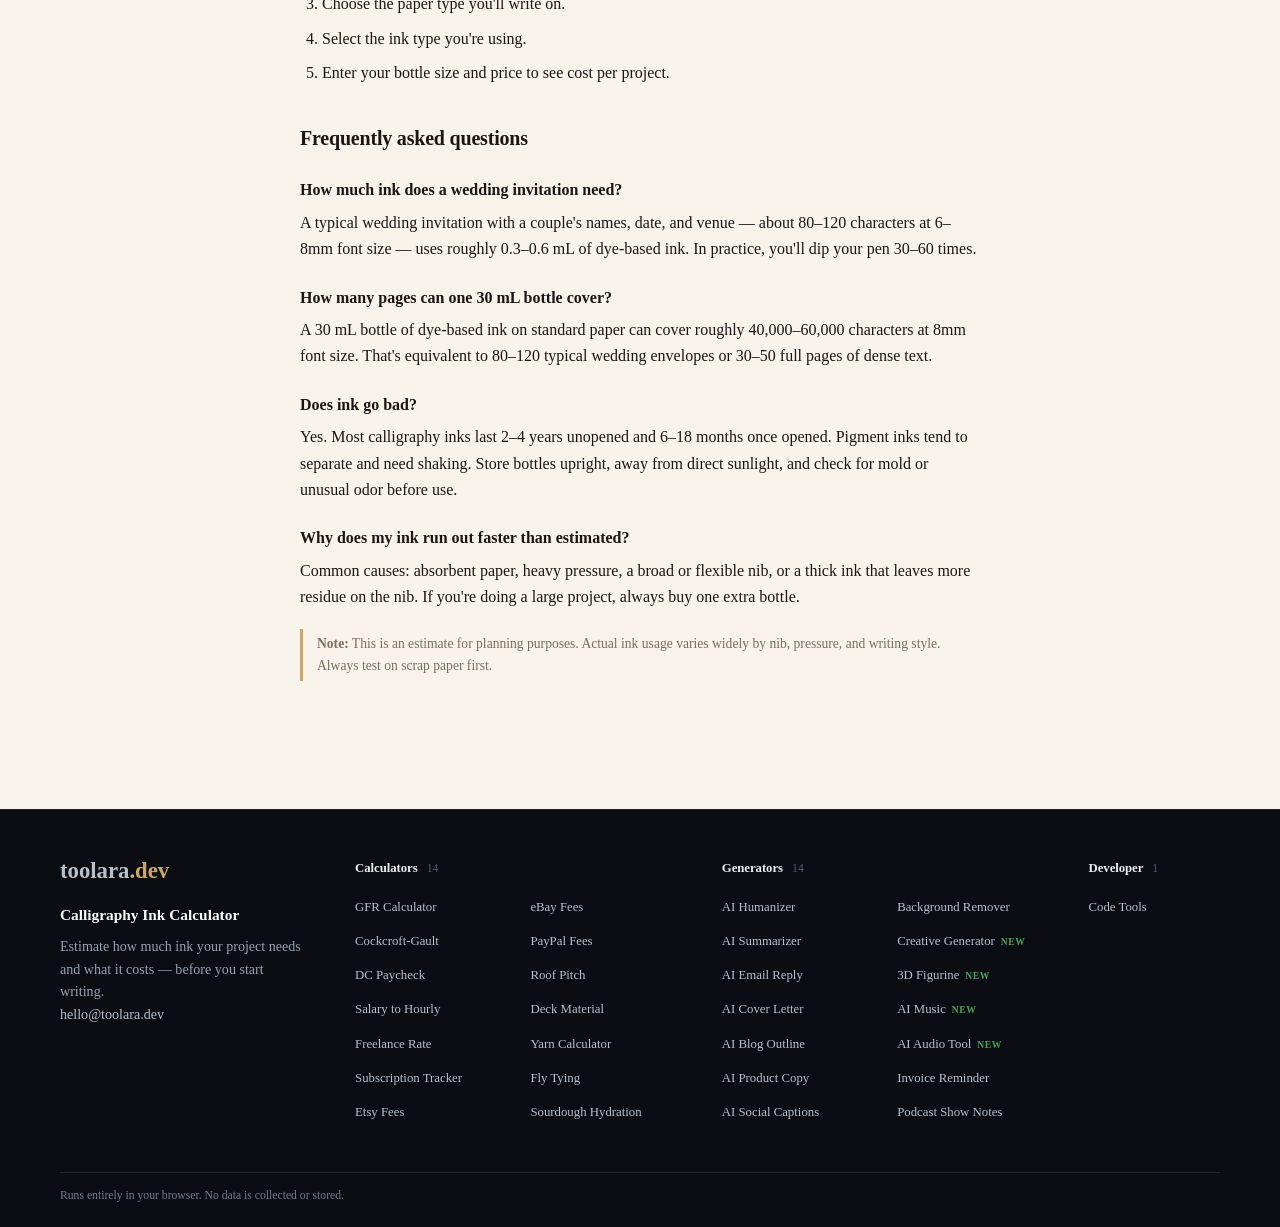
==== commit 2fed96b0: "Restyle footer tool links as plain text columns" ====
--- a/index.html
+++ b/index.html
@@ -58,23 +58,21 @@
 .site-footer-explore{grid-template-columns:repeat(2,minmax(0,1fr))}}
 </style>
 <style id="fc-cloud-css">
-.fc-clouds{display:grid;gap:18px}
-.fc-cat{border:1px solid rgba(255,255,255,0.08);border-radius:14px;padding:14px 16px;background:rgba(255,255,255,0.02)}
-.fc-head{display:flex;align-items:center;gap:10px;margin-bottom:10px;flex-wrap:wrap}
-.fc-chip{display:inline-flex;align-items:center;gap:7px;font-size:0.72rem;font-weight:700;color:#fff;padding:4px 12px;border-radius:999px}
-.fc-chip::before{content:"";width:6px;height:6px;border-radius:50%;background:rgba(255,255,255,0.85)}
-.fc-chip.calc{background:linear-gradient(120deg,#1d4ed8,#3b82f6)}
-.fc-chip.gen{background:linear-gradient(120deg,#6d28d9,#a855f7)}
-.fc-chip.dev{background:linear-gradient(120deg,#047857,#10b981)}
-.fc-chip .n{opacity:0.75;font-weight:600}
-.fc-desc{font-size:0.72rem;color:#7c8593}
-.fc-cloud{display:flex;flex-wrap:wrap;gap:7px}
-.fc-cloud a{display:inline-flex;align-items:center;gap:6px;font-size:0.76rem;font-weight:600;color:#c3cad4;background:rgba(255,255,255,0.05);border:1px solid rgba(255,255,255,0.1);border-radius:999px;padding:4px 11px;transition:all 0.15s}
-.fc-cloud a:hover{color:#fff;background:rgba(59,130,246,0.18);border-color:rgba(59,130,246,0.45);text-decoration:none}
-.fc-cloud a .em{font-size:0.8rem}
-.fc-cloud a.fc-new{border-color:rgba(34,197,94,0.4)}
-.fc-cloud a.fc-new::after{content:"NEW";font-size:0.52rem;font-weight:800;letter-spacing:0.04em;color:#4ade80}
-@media(max-width:760px){.fc-cat{padding:12px 12px}}
+/* Footer tool columns - Linear style (design v3-A) */
+.site-footer-grid{grid-template-columns:1.05fr 1.35fr 1.35fr 0.55fr !important;gap:44px !important}
+/* 覆盖子站旧版 nth-child 网格定位残留 */
+.site-footer .site-footer-column:nth-child(2),.site-footer .site-footer-column:nth-child(3),.site-footer .site-footer-column:nth-child(4){grid-row:auto !important;grid-column:auto !important;display:block !important}
+.site-footer .fa-h4{font-size:0.8rem;font-weight:600;color:#eceef0;margin:0 0 16px;letter-spacing:-0.005em}
+.site-footer .fa-h4 .n{color:#565b63;font-weight:500;margin-left:6px;font-size:0.74rem}
+.site-footer ul.fa-list{list-style:none;margin:0;padding:0;columns:2;column-gap:28px}
+.site-footer ul.fa-list.single{columns:1}
+.site-footer ul.fa-list li{margin-bottom:11px;break-inside:avoid}
+.site-footer ul.fa-list a{font-size:0.8rem;color:#83898f;text-decoration:none;transition:color 0.12s;white-space:nowrap}
+.site-footer ul.fa-list a:hover{color:#f0f2f4}
+.site-footer ul.fa-list a .fa-new{color:#46a758;font-size:0.6rem;font-weight:700;letter-spacing:0.06em;margin-left:6px}
+.site-footer .fa-contact{margin-top:18px}
+@media(max-width:960px){.site-footer-grid{grid-template-columns:1fr 1fr !important;gap:32px !important}}
+@media(max-width:640px){.site-footer-grid{grid-template-columns:1fr !important;gap:26px !important}}
 </style></head>
 <body>
 <header class="site-header"><div class="site-header-inner"><a class="site-brand" href="/" aria-label="calligraphy-ink-estimator"><span class="site-brand-mark" aria-hidden="true">CI</span><span class="site-brand-name" data-i18n="title"></span></a><nav class="site-nav" aria-label="Site navigation"><select id="langSelect" onchange="setLang(this.value)" aria-label="Language">
@@ -213,15 +211,11 @@
 
 <footer class="footer site-footer">
 <div class="site-footer-inner">
-<div class="site-footer-grid">
-<section class="site-footer-column">
+<div class="site-footer-grid"><section class="site-footer-column">
 <a class="site-footer-wordmark" href="https://toolara.dev/" aria-label="toolara.dev">toolara<span class="tld">.dev</span></a>
 <p class="site-footer-site-name" data-i18n="title">Calligraphy Ink Calculator</p>
 <p class="site-footer-description" data-i18n="subtitle">Estimate how much ink your project needs and what it costs — before you start writing.</p>
-</section>
-<section class="site-footer-column"><div class="fc-clouds"><div class="fc-cat"><div class="fc-head"><span class="fc-chip calc">Calculators <span class="n">14</span></span><span class="fc-desc">Health · Money · Seller · Home · Crafts · Baking</span></div><div class="fc-cloud"><a href="https://gfr.toolara.dev/"><span class="em">🩺</span>GFR Calculator</a><a href="https://crcl.toolara.dev/"><span class="em">💊</span>Cockcroft-Gault</a><a href="https://dc-pay.toolara.dev/"><span class="em">💵</span>DC Paycheck</a><a href="https://salary.toolara.dev/"><span class="em">📊</span>Salary to Hourly</a><a href="https://freelance.toolara.dev/"><span class="em">🎯</span>Freelance Rate</a><a href="https://subscriptions.toolara.dev/"><span class="em">📋</span>Subscription Tracker</a><a href="https://etsy.toolara.dev/"><span class="em">🛍️</span>Etsy Fees</a><a href="https://ebay.toolara.dev/"><span class="em">🏷️</span>eBay Fees</a><a href="https://paypal.toolara.dev/"><span class="em">💳</span>PayPal Fees</a><a href="https://roof.toolara.dev/"><span class="em">🏗️</span>Roof Pitch</a><a href="https://deck.toolara.dev/"><span class="em">🔨</span>Deck Material</a><a href="https://yarn.toolara.dev/"><span class="em">🧶</span>Yarn Calculator</a><a href="https://flytying.toolara.dev/"><span class="em">🪝</span>Fly Tying</a><a href="https://sourdough.toolara.dev/"><span class="em">🍞</span>Sourdough Hydration</a></div></div><div class="fc-cat"><div class="fc-head"><span class="fc-chip gen">Generators <span class="n">14</span></span><span class="fc-desc">AI Writing · Images · Audio · Business</span></div><div class="fc-cloud"><a href="https://humanize.toolara.dev/"><span class="em">✨</span>AI Humanizer</a><a href="https://summarize.toolara.dev/"><span class="em">📝</span>AI Summarizer</a><a href="https://emailreply.toolara.dev/"><span class="em">✉️</span>AI Email Reply</a><a href="https://coverletter.toolara.dev/"><span class="em">📄</span>AI Cover Letter</a><a href="https://blogoutline.toolara.dev/"><span class="em">✍️</span>AI Blog Outline</a><a href="https://productcopy.toolara.dev/"><span class="em">🛍️</span>AI Product Copy</a><a href="https://captions.toolara.dev/"><span class="em">📱</span>AI Social Captions</a><a href="https://background.toolara.dev/"><span class="em">🖼️</span>Background Remover</a><a href="https://creative.toolara.dev/" class="fc-new"><span class="em">🎨</span>Creative Generator</a><a href="https://figurine.toolara.dev/" class="fc-new"><span class="em">🧸</span>3D Figurine</a><a href="https://music.toolara.dev/" class="fc-new"><span class="em">🎵</span>AI Music</a><a href="https://audio.toolara.dev/" class="fc-new"><span class="em">🎧</span>AI Audio Tool</a><a href="https://invoices.toolara.dev/"><span class="em">📧</span>Invoice Reminder</a><a href="https://podcast.toolara.dev/"><span class="em">🎙️</span>Podcast Show Notes</a></div></div><div class="fc-cat"><div class="fc-head"><span class="fc-chip dev">Developer <span class="n">1</span></span></div><div class="fc-cloud"><a href="https://devtools.toolara.dev/"><span class="em">💻</span>Code Tools</a></div></div></div></section>
-<section class="site-footer-column"><h2 class="site-footer-heading">Contact</h2><p class="site-footer-contact"><a href="mailto:hello@toolara.dev">hello@toolara.dev</a></p></section>
-</div>
+<p class="site-footer-contact fa-contact"><a href="mailto:hello@toolara.dev">hello@toolara.dev</a></p></section><section class="site-footer-column"><h4 class="fa-h4">Calculators <span class="n">14</span></h4><ul class="fa-list"><li><a href="https://gfr.toolara.dev/">GFR Calculator</a></li><li><a href="https://crcl.toolara.dev/">Cockcroft-Gault</a></li><li><a href="https://dc-pay.toolara.dev/">DC Paycheck</a></li><li><a href="https://salary.toolara.dev/">Salary to Hourly</a></li><li><a href="https://freelance.toolara.dev/">Freelance Rate</a></li><li><a href="https://subscriptions.toolara.dev/">Subscription Tracker</a></li><li><a href="https://etsy.toolara.dev/">Etsy Fees</a></li><li><a href="https://ebay.toolara.dev/">eBay Fees</a></li><li><a href="https://paypal.toolara.dev/">PayPal Fees</a></li><li><a href="https://roof.toolara.dev/">Roof Pitch</a></li><li><a href="https://deck.toolara.dev/">Deck Material</a></li><li><a href="https://yarn.toolara.dev/">Yarn Calculator</a></li><li><a href="https://flytying.toolara.dev/">Fly Tying</a></li><li><a href="https://sourdough.toolara.dev/">Sourdough Hydration</a></li></ul></section><section class="site-footer-column"><h4 class="fa-h4">Generators <span class="n">14</span></h4><ul class="fa-list"><li><a href="https://humanize.toolara.dev/">AI Humanizer</a></li><li><a href="https://summarize.toolara.dev/">AI Summarizer</a></li><li><a href="https://emailreply.toolara.dev/">AI Email Reply</a></li><li><a href="https://coverletter.toolara.dev/">AI Cover Letter</a></li><li><a href="https://blogoutline.toolara.dev/">AI Blog Outline</a></li><li><a href="https://productcopy.toolara.dev/">AI Product Copy</a></li><li><a href="https://captions.toolara.dev/">AI Social Captions</a></li><li><a href="https://background.toolara.dev/">Background Remover</a></li><li><a href="https://creative.toolara.dev/">Creative Generator<span class="fa-new">NEW</span></a></li><li><a href="https://figurine.toolara.dev/">3D Figurine<span class="fa-new">NEW</span></a></li><li><a href="https://music.toolara.dev/">AI Music<span class="fa-new">NEW</span></a></li><li><a href="https://audio.toolara.dev/">AI Audio Tool<span class="fa-new">NEW</span></a></li><li><a href="https://invoices.toolara.dev/">Invoice Reminder</a></li><li><a href="https://podcast.toolara.dev/">Podcast Show Notes</a></li></ul></section><section class="site-footer-column"><h4 class="fa-h4">Developer <span class="n">1</span></h4><ul class="fa-list single"><li><a href="https://devtools.toolara.dev/">Code Tools</a></li></ul></section></div>
 <div class="site-footer-bottom"><p class="site-footer-privacy" data-i18n="footer">Runs entirely in your browser. No data is collected or stored.</p></div>
 </div>
 </footer>
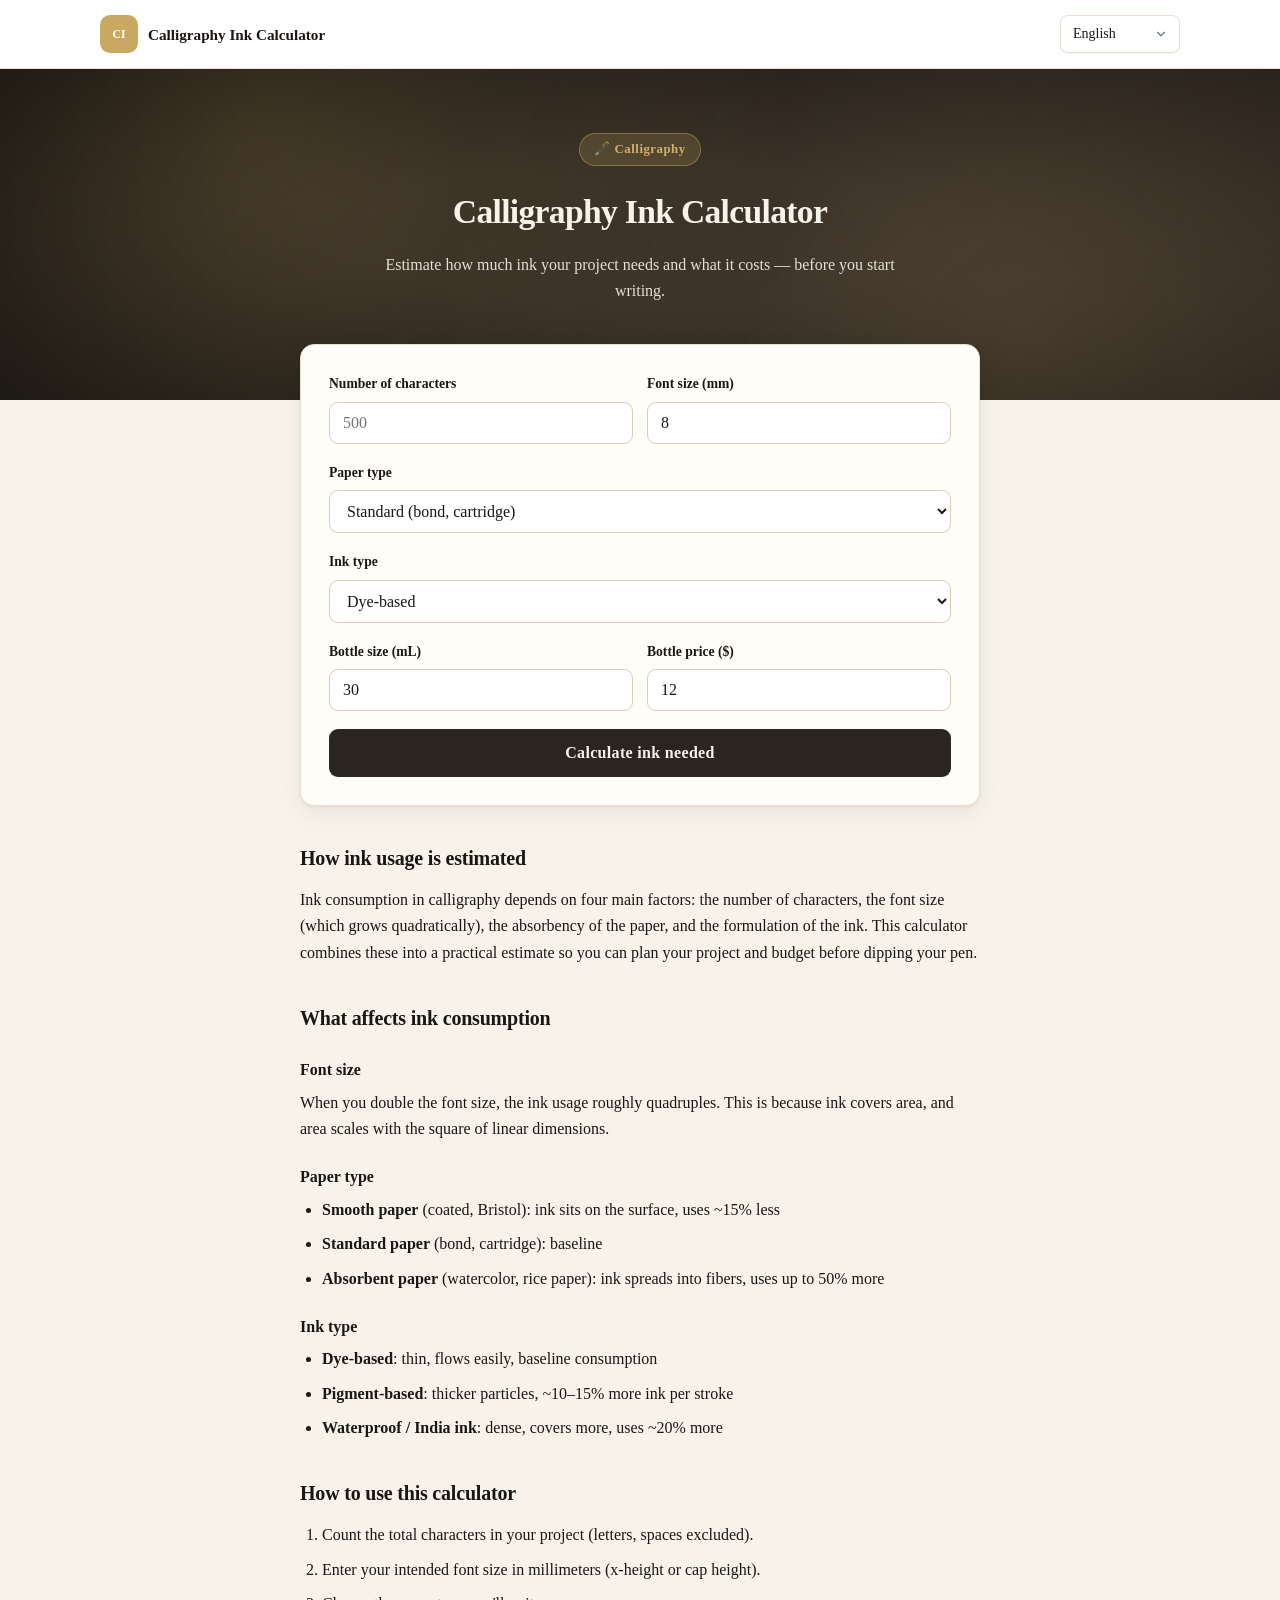
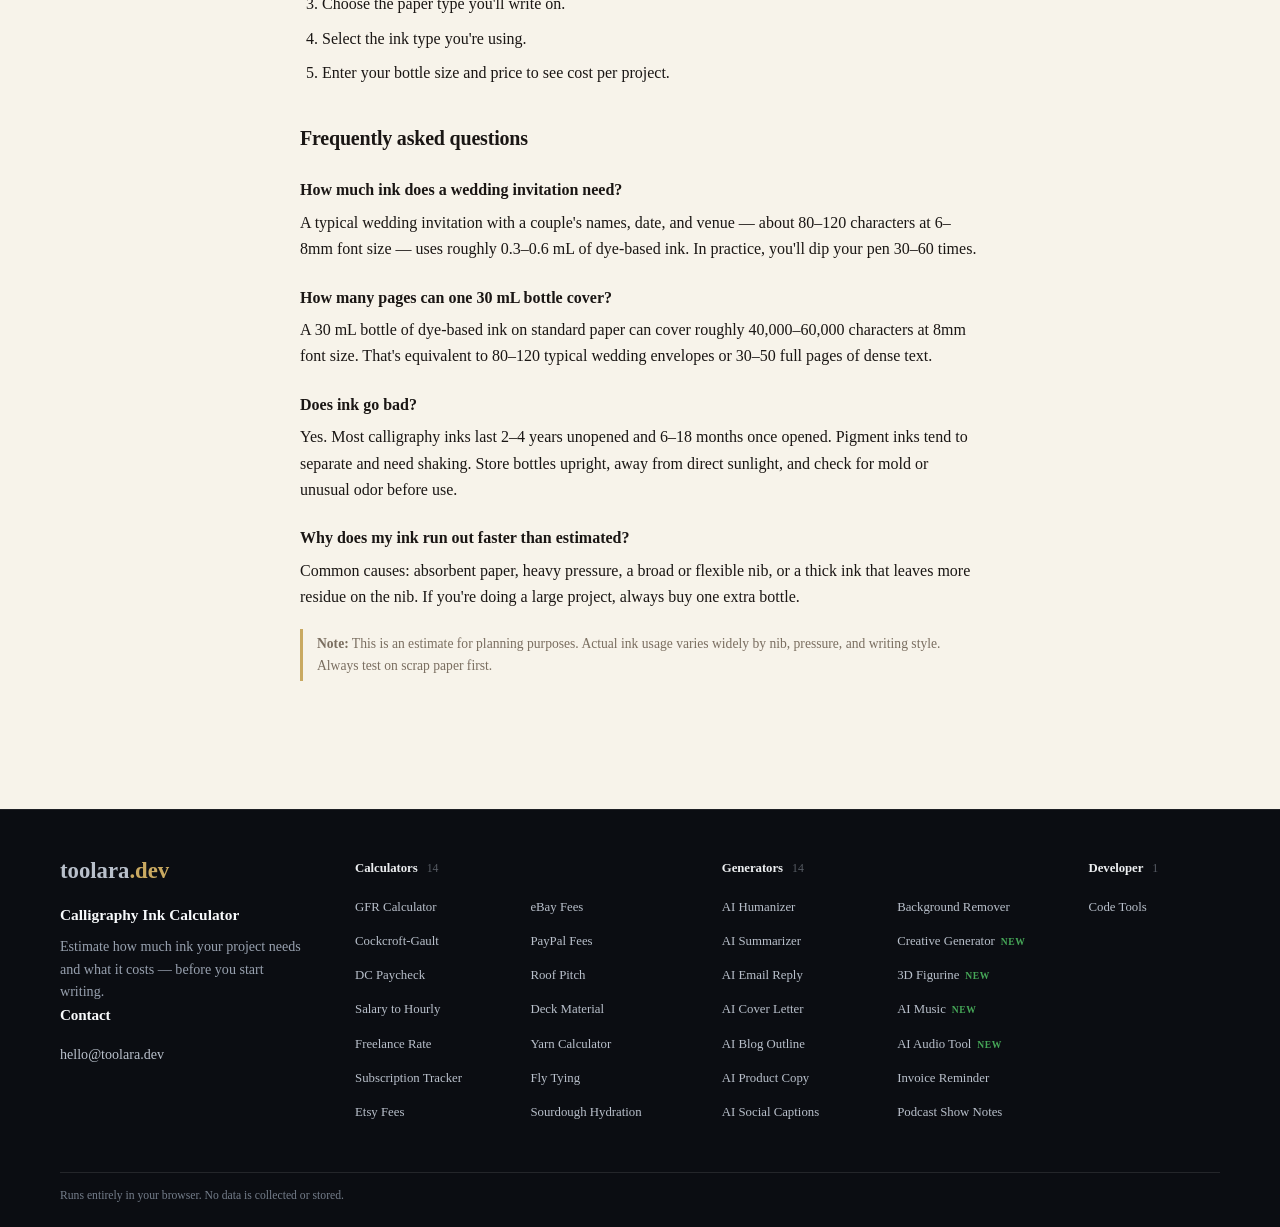
==== commit 00972b9f: "Add Contact heading to footer brand column" ====
--- a/index.html
+++ b/index.html
@@ -215,7 +215,7 @@
 <a class="site-footer-wordmark" href="https://toolara.dev/" aria-label="toolara.dev">toolara<span class="tld">.dev</span></a>
 <p class="site-footer-site-name" data-i18n="title">Calligraphy Ink Calculator</p>
 <p class="site-footer-description" data-i18n="subtitle">Estimate how much ink your project needs and what it costs — before you start writing.</p>
-<p class="site-footer-contact fa-contact"><a href="mailto:hello@toolara.dev">hello@toolara.dev</a></p></section><section class="site-footer-column"><h4 class="fa-h4">Calculators <span class="n">14</span></h4><ul class="fa-list"><li><a href="https://gfr.toolara.dev/">GFR Calculator</a></li><li><a href="https://crcl.toolara.dev/">Cockcroft-Gault</a></li><li><a href="https://dc-pay.toolara.dev/">DC Paycheck</a></li><li><a href="https://salary.toolara.dev/">Salary to Hourly</a></li><li><a href="https://freelance.toolara.dev/">Freelance Rate</a></li><li><a href="https://subscriptions.toolara.dev/">Subscription Tracker</a></li><li><a href="https://etsy.toolara.dev/">Etsy Fees</a></li><li><a href="https://ebay.toolara.dev/">eBay Fees</a></li><li><a href="https://paypal.toolara.dev/">PayPal Fees</a></li><li><a href="https://roof.toolara.dev/">Roof Pitch</a></li><li><a href="https://deck.toolara.dev/">Deck Material</a></li><li><a href="https://yarn.toolara.dev/">Yarn Calculator</a></li><li><a href="https://flytying.toolara.dev/">Fly Tying</a></li><li><a href="https://sourdough.toolara.dev/">Sourdough Hydration</a></li></ul></section><section class="site-footer-column"><h4 class="fa-h4">Generators <span class="n">14</span></h4><ul class="fa-list"><li><a href="https://humanize.toolara.dev/">AI Humanizer</a></li><li><a href="https://summarize.toolara.dev/">AI Summarizer</a></li><li><a href="https://emailreply.toolara.dev/">AI Email Reply</a></li><li><a href="https://coverletter.toolara.dev/">AI Cover Letter</a></li><li><a href="https://blogoutline.toolara.dev/">AI Blog Outline</a></li><li><a href="https://productcopy.toolara.dev/">AI Product Copy</a></li><li><a href="https://captions.toolara.dev/">AI Social Captions</a></li><li><a href="https://background.toolara.dev/">Background Remover</a></li><li><a href="https://creative.toolara.dev/">Creative Generator<span class="fa-new">NEW</span></a></li><li><a href="https://figurine.toolara.dev/">3D Figurine<span class="fa-new">NEW</span></a></li><li><a href="https://music.toolara.dev/">AI Music<span class="fa-new">NEW</span></a></li><li><a href="https://audio.toolara.dev/">AI Audio Tool<span class="fa-new">NEW</span></a></li><li><a href="https://invoices.toolara.dev/">Invoice Reminder</a></li><li><a href="https://podcast.toolara.dev/">Podcast Show Notes</a></li></ul></section><section class="site-footer-column"><h4 class="fa-h4">Developer <span class="n">1</span></h4><ul class="fa-list single"><li><a href="https://devtools.toolara.dev/">Code Tools</a></li></ul></section></div>
+<h2 class="site-footer-heading" style="margin-top:22px">Contact</h2><p class="site-footer-contact fa-contact"><a href="mailto:hello@toolara.dev">hello@toolara.dev</a></p></section><section class="site-footer-column"><h4 class="fa-h4">Calculators <span class="n">14</span></h4><ul class="fa-list"><li><a href="https://gfr.toolara.dev/">GFR Calculator</a></li><li><a href="https://crcl.toolara.dev/">Cockcroft-Gault</a></li><li><a href="https://dc-pay.toolara.dev/">DC Paycheck</a></li><li><a href="https://salary.toolara.dev/">Salary to Hourly</a></li><li><a href="https://freelance.toolara.dev/">Freelance Rate</a></li><li><a href="https://subscriptions.toolara.dev/">Subscription Tracker</a></li><li><a href="https://etsy.toolara.dev/">Etsy Fees</a></li><li><a href="https://ebay.toolara.dev/">eBay Fees</a></li><li><a href="https://paypal.toolara.dev/">PayPal Fees</a></li><li><a href="https://roof.toolara.dev/">Roof Pitch</a></li><li><a href="https://deck.toolara.dev/">Deck Material</a></li><li><a href="https://yarn.toolara.dev/">Yarn Calculator</a></li><li><a href="https://flytying.toolara.dev/">Fly Tying</a></li><li><a href="https://sourdough.toolara.dev/">Sourdough Hydration</a></li></ul></section><section class="site-footer-column"><h4 class="fa-h4">Generators <span class="n">14</span></h4><ul class="fa-list"><li><a href="https://humanize.toolara.dev/">AI Humanizer</a></li><li><a href="https://summarize.toolara.dev/">AI Summarizer</a></li><li><a href="https://emailreply.toolara.dev/">AI Email Reply</a></li><li><a href="https://coverletter.toolara.dev/">AI Cover Letter</a></li><li><a href="https://blogoutline.toolara.dev/">AI Blog Outline</a></li><li><a href="https://productcopy.toolara.dev/">AI Product Copy</a></li><li><a href="https://captions.toolara.dev/">AI Social Captions</a></li><li><a href="https://background.toolara.dev/">Background Remover</a></li><li><a href="https://creative.toolara.dev/">Creative Generator<span class="fa-new">NEW</span></a></li><li><a href="https://figurine.toolara.dev/">3D Figurine<span class="fa-new">NEW</span></a></li><li><a href="https://music.toolara.dev/">AI Music<span class="fa-new">NEW</span></a></li><li><a href="https://audio.toolara.dev/">AI Audio Tool<span class="fa-new">NEW</span></a></li><li><a href="https://invoices.toolara.dev/">Invoice Reminder</a></li><li><a href="https://podcast.toolara.dev/">Podcast Show Notes</a></li></ul></section><section class="site-footer-column"><h4 class="fa-h4">Developer <span class="n">1</span></h4><ul class="fa-list single"><li><a href="https://devtools.toolara.dev/">Code Tools</a></li></ul></section></div>
 <div class="site-footer-bottom"><p class="site-footer-privacy" data-i18n="footer">Runs entirely in your browser. No data is collected or stored.</p></div>
 </div>
 </footer>
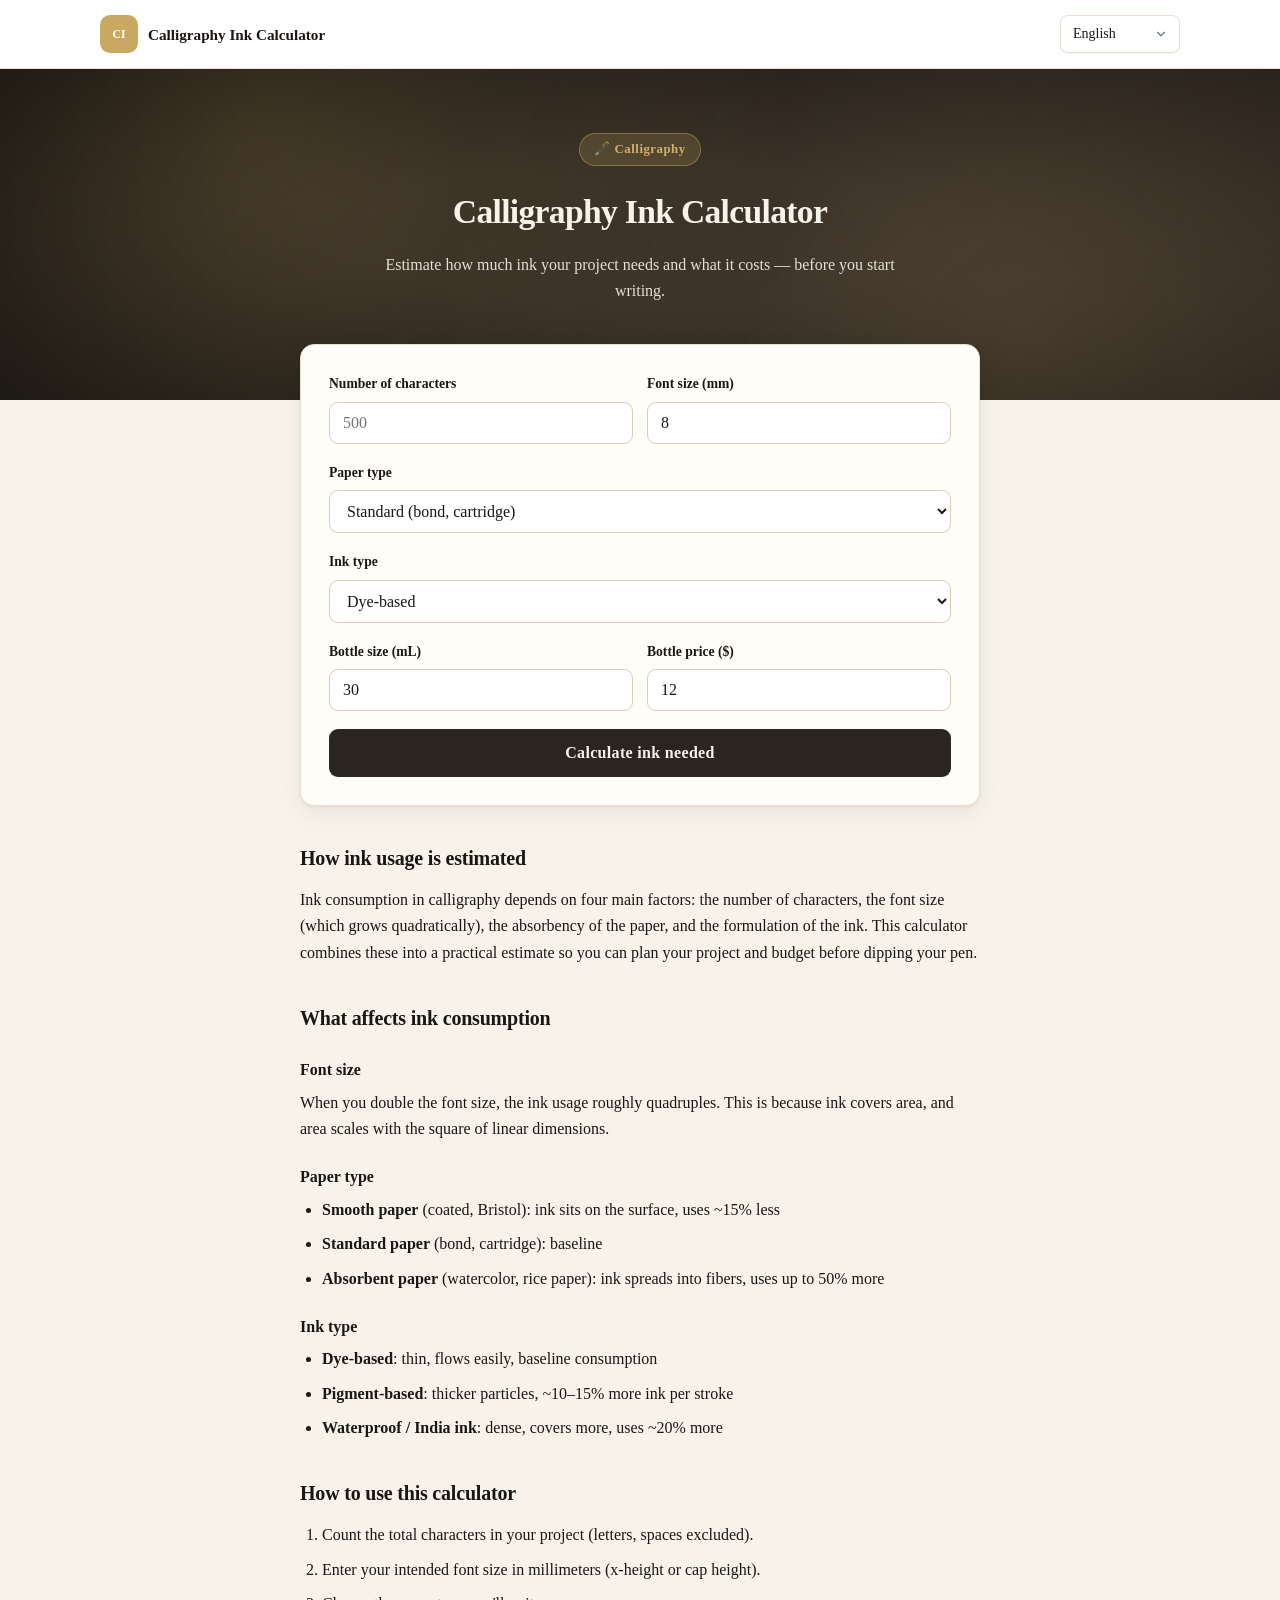
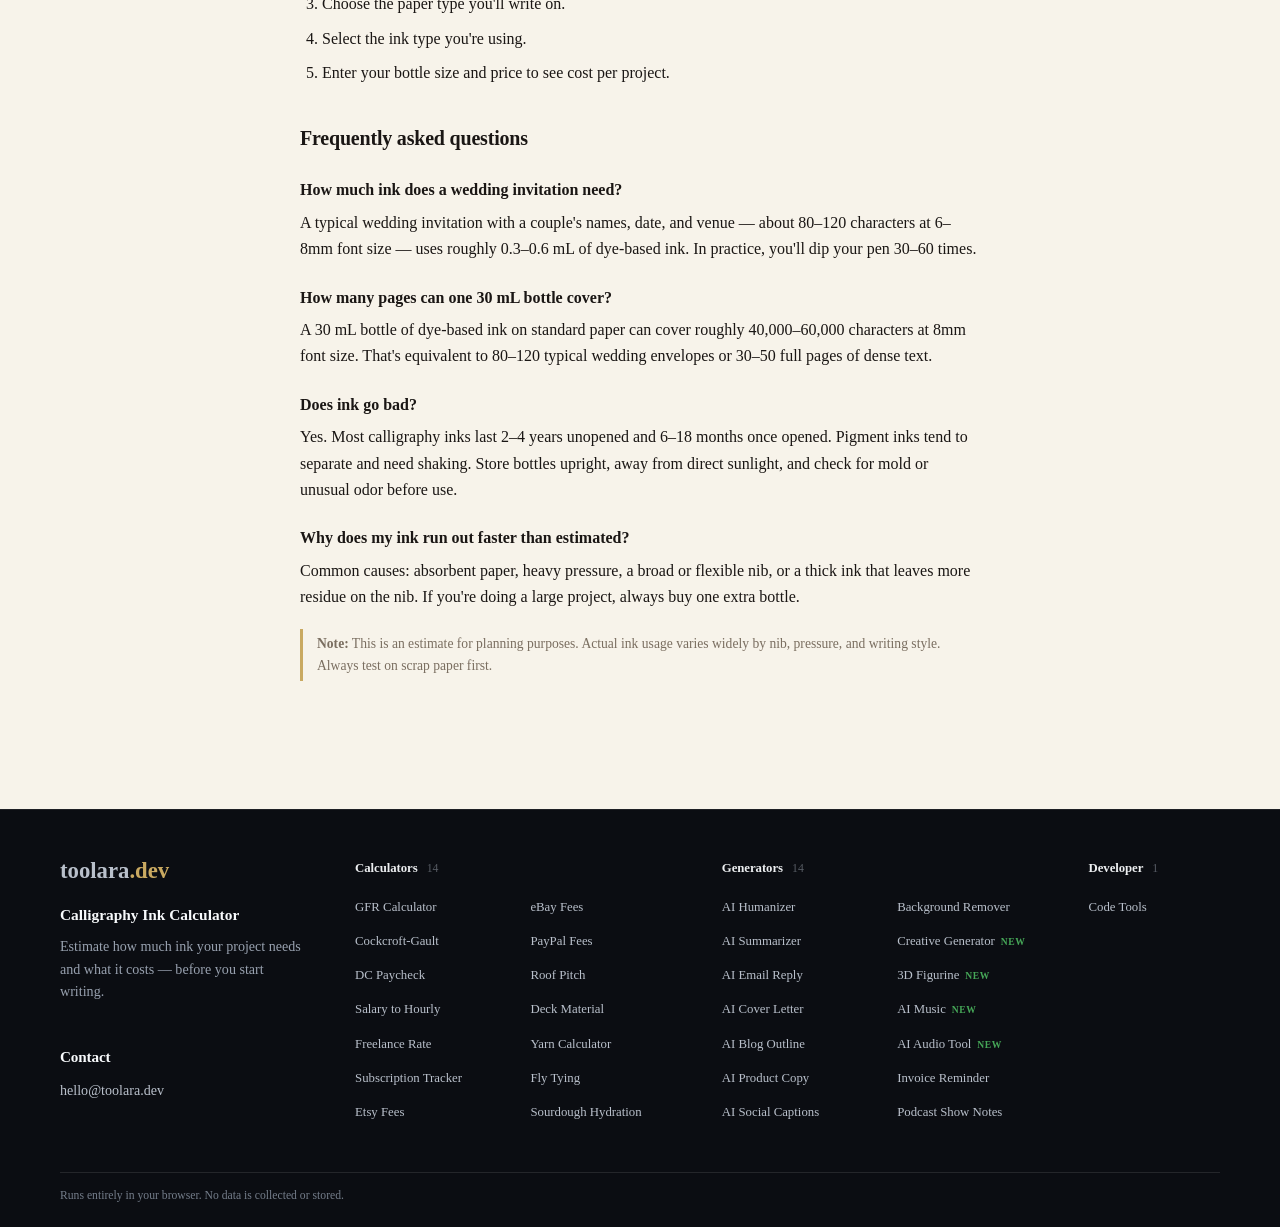
==== commit 7c2895db: "Increase gap above Contact heading in footer" ====
--- a/index.html
+++ b/index.html
@@ -70,7 +70,7 @@
 .site-footer ul.fa-list a{font-size:0.8rem;color:#83898f;text-decoration:none;transition:color 0.12s;white-space:nowrap}
 .site-footer ul.fa-list a:hover{color:#f0f2f4}
 .site-footer ul.fa-list a .fa-new{color:#46a758;font-size:0.6rem;font-weight:700;letter-spacing:0.06em;margin-left:6px}
-.site-footer .fa-contact{margin-top:18px}
+.site-footer .fa-contact{margin-top:18px}.site-footer .fa-contact-h{margin:42px 0 10px !important;color:#f8fafc;font-size:0.95rem;font-weight:650}
 @media(max-width:960px){.site-footer-grid{grid-template-columns:1fr 1fr !important;gap:32px !important}}
 @media(max-width:640px){.site-footer-grid{grid-template-columns:1fr !important;gap:26px !important}}
 </style></head>
@@ -215,7 +215,7 @@
 <a class="site-footer-wordmark" href="https://toolara.dev/" aria-label="toolara.dev">toolara<span class="tld">.dev</span></a>
 <p class="site-footer-site-name" data-i18n="title">Calligraphy Ink Calculator</p>
 <p class="site-footer-description" data-i18n="subtitle">Estimate how much ink your project needs and what it costs — before you start writing.</p>
-<h2 class="site-footer-heading" style="margin-top:22px">Contact</h2><p class="site-footer-contact fa-contact"><a href="mailto:hello@toolara.dev">hello@toolara.dev</a></p></section><section class="site-footer-column"><h4 class="fa-h4">Calculators <span class="n">14</span></h4><ul class="fa-list"><li><a href="https://gfr.toolara.dev/">GFR Calculator</a></li><li><a href="https://crcl.toolara.dev/">Cockcroft-Gault</a></li><li><a href="https://dc-pay.toolara.dev/">DC Paycheck</a></li><li><a href="https://salary.toolara.dev/">Salary to Hourly</a></li><li><a href="https://freelance.toolara.dev/">Freelance Rate</a></li><li><a href="https://subscriptions.toolara.dev/">Subscription Tracker</a></li><li><a href="https://etsy.toolara.dev/">Etsy Fees</a></li><li><a href="https://ebay.toolara.dev/">eBay Fees</a></li><li><a href="https://paypal.toolara.dev/">PayPal Fees</a></li><li><a href="https://roof.toolara.dev/">Roof Pitch</a></li><li><a href="https://deck.toolara.dev/">Deck Material</a></li><li><a href="https://yarn.toolara.dev/">Yarn Calculator</a></li><li><a href="https://flytying.toolara.dev/">Fly Tying</a></li><li><a href="https://sourdough.toolara.dev/">Sourdough Hydration</a></li></ul></section><section class="site-footer-column"><h4 class="fa-h4">Generators <span class="n">14</span></h4><ul class="fa-list"><li><a href="https://humanize.toolara.dev/">AI Humanizer</a></li><li><a href="https://summarize.toolara.dev/">AI Summarizer</a></li><li><a href="https://emailreply.toolara.dev/">AI Email Reply</a></li><li><a href="https://coverletter.toolara.dev/">AI Cover Letter</a></li><li><a href="https://blogoutline.toolara.dev/">AI Blog Outline</a></li><li><a href="https://productcopy.toolara.dev/">AI Product Copy</a></li><li><a href="https://captions.toolara.dev/">AI Social Captions</a></li><li><a href="https://background.toolara.dev/">Background Remover</a></li><li><a href="https://creative.toolara.dev/">Creative Generator<span class="fa-new">NEW</span></a></li><li><a href="https://figurine.toolara.dev/">3D Figurine<span class="fa-new">NEW</span></a></li><li><a href="https://music.toolara.dev/">AI Music<span class="fa-new">NEW</span></a></li><li><a href="https://audio.toolara.dev/">AI Audio Tool<span class="fa-new">NEW</span></a></li><li><a href="https://invoices.toolara.dev/">Invoice Reminder</a></li><li><a href="https://podcast.toolara.dev/">Podcast Show Notes</a></li></ul></section><section class="site-footer-column"><h4 class="fa-h4">Developer <span class="n">1</span></h4><ul class="fa-list single"><li><a href="https://devtools.toolara.dev/">Code Tools</a></li></ul></section></div>
+<h2 class="fa-contact-h">Contact</h2><p class="site-footer-contact fa-contact"><a href="mailto:hello@toolara.dev">hello@toolara.dev</a></p></section><section class="site-footer-column"><h4 class="fa-h4">Calculators <span class="n">14</span></h4><ul class="fa-list"><li><a href="https://gfr.toolara.dev/">GFR Calculator</a></li><li><a href="https://crcl.toolara.dev/">Cockcroft-Gault</a></li><li><a href="https://dc-pay.toolara.dev/">DC Paycheck</a></li><li><a href="https://salary.toolara.dev/">Salary to Hourly</a></li><li><a href="https://freelance.toolara.dev/">Freelance Rate</a></li><li><a href="https://subscriptions.toolara.dev/">Subscription Tracker</a></li><li><a href="https://etsy.toolara.dev/">Etsy Fees</a></li><li><a href="https://ebay.toolara.dev/">eBay Fees</a></li><li><a href="https://paypal.toolara.dev/">PayPal Fees</a></li><li><a href="https://roof.toolara.dev/">Roof Pitch</a></li><li><a href="https://deck.toolara.dev/">Deck Material</a></li><li><a href="https://yarn.toolara.dev/">Yarn Calculator</a></li><li><a href="https://flytying.toolara.dev/">Fly Tying</a></li><li><a href="https://sourdough.toolara.dev/">Sourdough Hydration</a></li></ul></section><section class="site-footer-column"><h4 class="fa-h4">Generators <span class="n">14</span></h4><ul class="fa-list"><li><a href="https://humanize.toolara.dev/">AI Humanizer</a></li><li><a href="https://summarize.toolara.dev/">AI Summarizer</a></li><li><a href="https://emailreply.toolara.dev/">AI Email Reply</a></li><li><a href="https://coverletter.toolara.dev/">AI Cover Letter</a></li><li><a href="https://blogoutline.toolara.dev/">AI Blog Outline</a></li><li><a href="https://productcopy.toolara.dev/">AI Product Copy</a></li><li><a href="https://captions.toolara.dev/">AI Social Captions</a></li><li><a href="https://background.toolara.dev/">Background Remover</a></li><li><a href="https://creative.toolara.dev/">Creative Generator<span class="fa-new">NEW</span></a></li><li><a href="https://figurine.toolara.dev/">3D Figurine<span class="fa-new">NEW</span></a></li><li><a href="https://music.toolara.dev/">AI Music<span class="fa-new">NEW</span></a></li><li><a href="https://audio.toolara.dev/">AI Audio Tool<span class="fa-new">NEW</span></a></li><li><a href="https://invoices.toolara.dev/">Invoice Reminder</a></li><li><a href="https://podcast.toolara.dev/">Podcast Show Notes</a></li></ul></section><section class="site-footer-column"><h4 class="fa-h4">Developer <span class="n">1</span></h4><ul class="fa-list single"><li><a href="https://devtools.toolara.dev/">Code Tools</a></li></ul></section></div>
 <div class="site-footer-bottom"><p class="site-footer-privacy" data-i18n="footer">Runs entirely in your browser. No data is collected or stored.</p></div>
 </div>
 </footer>
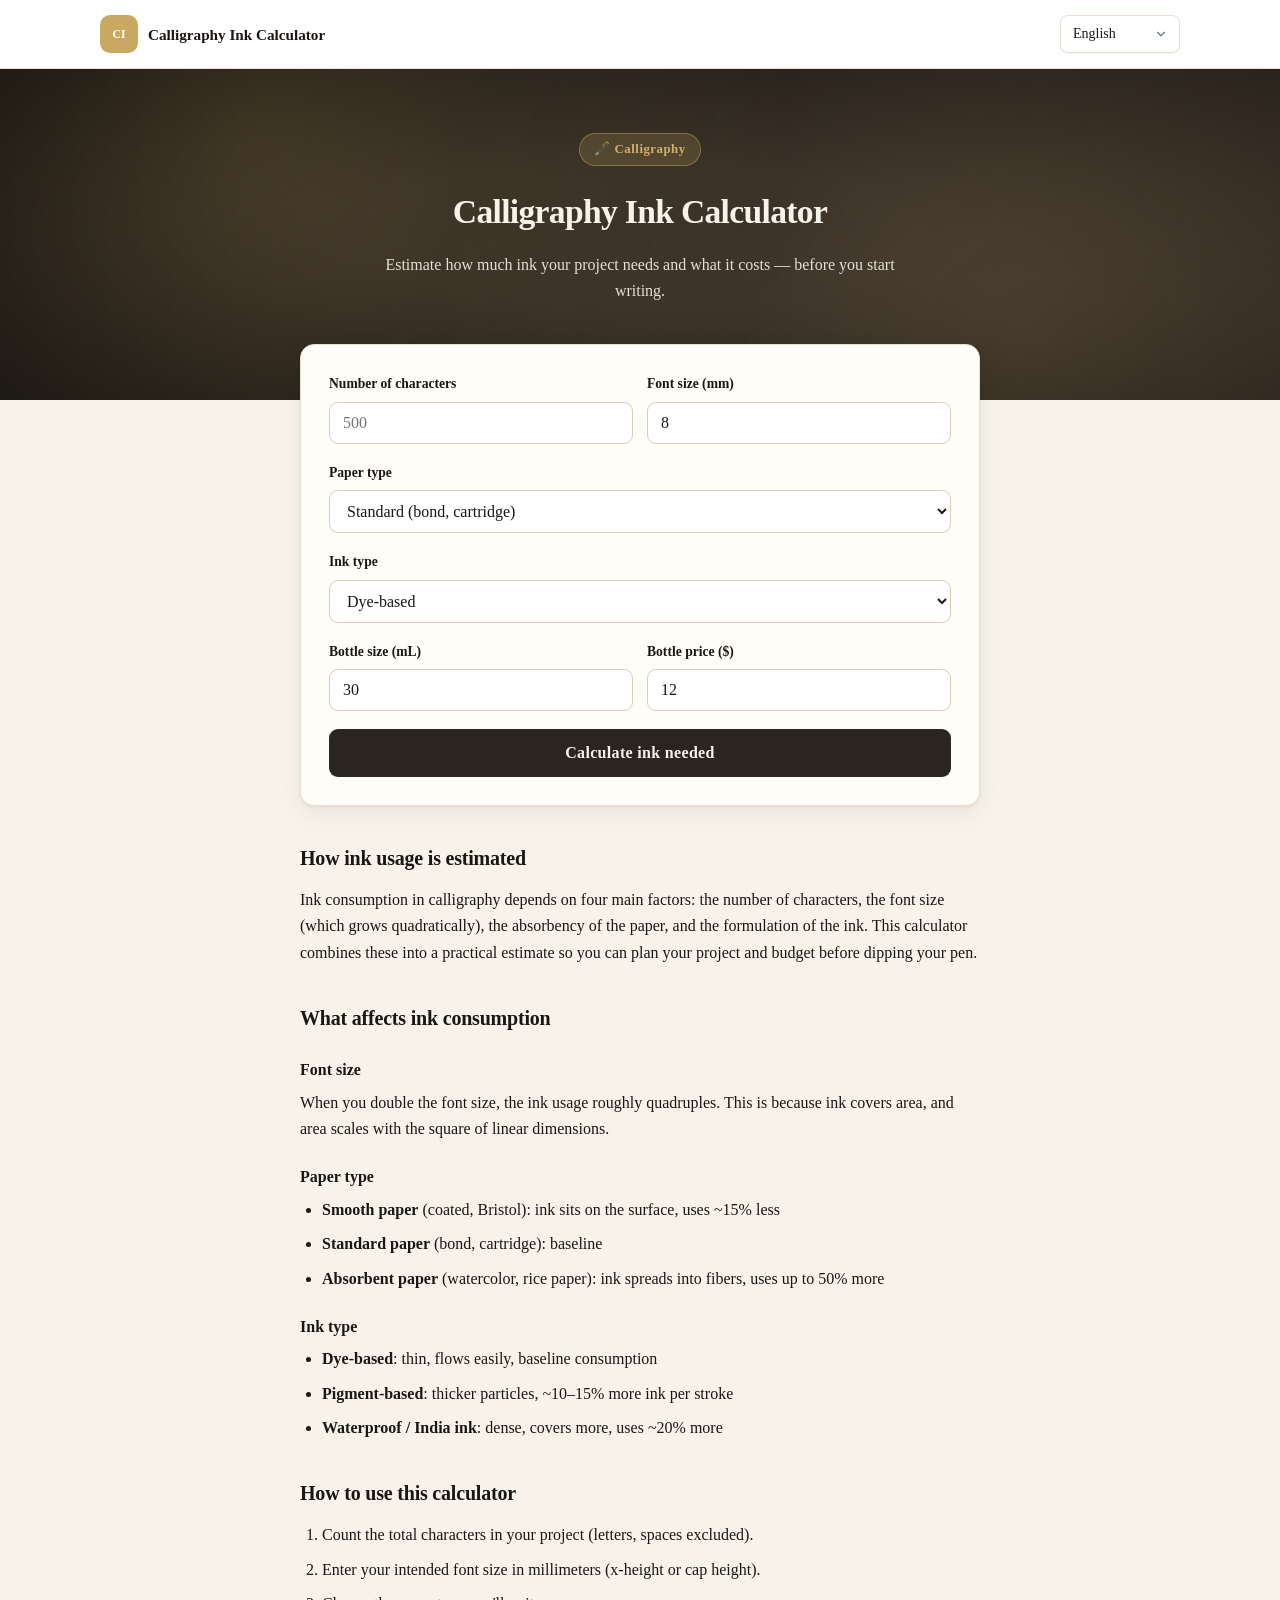
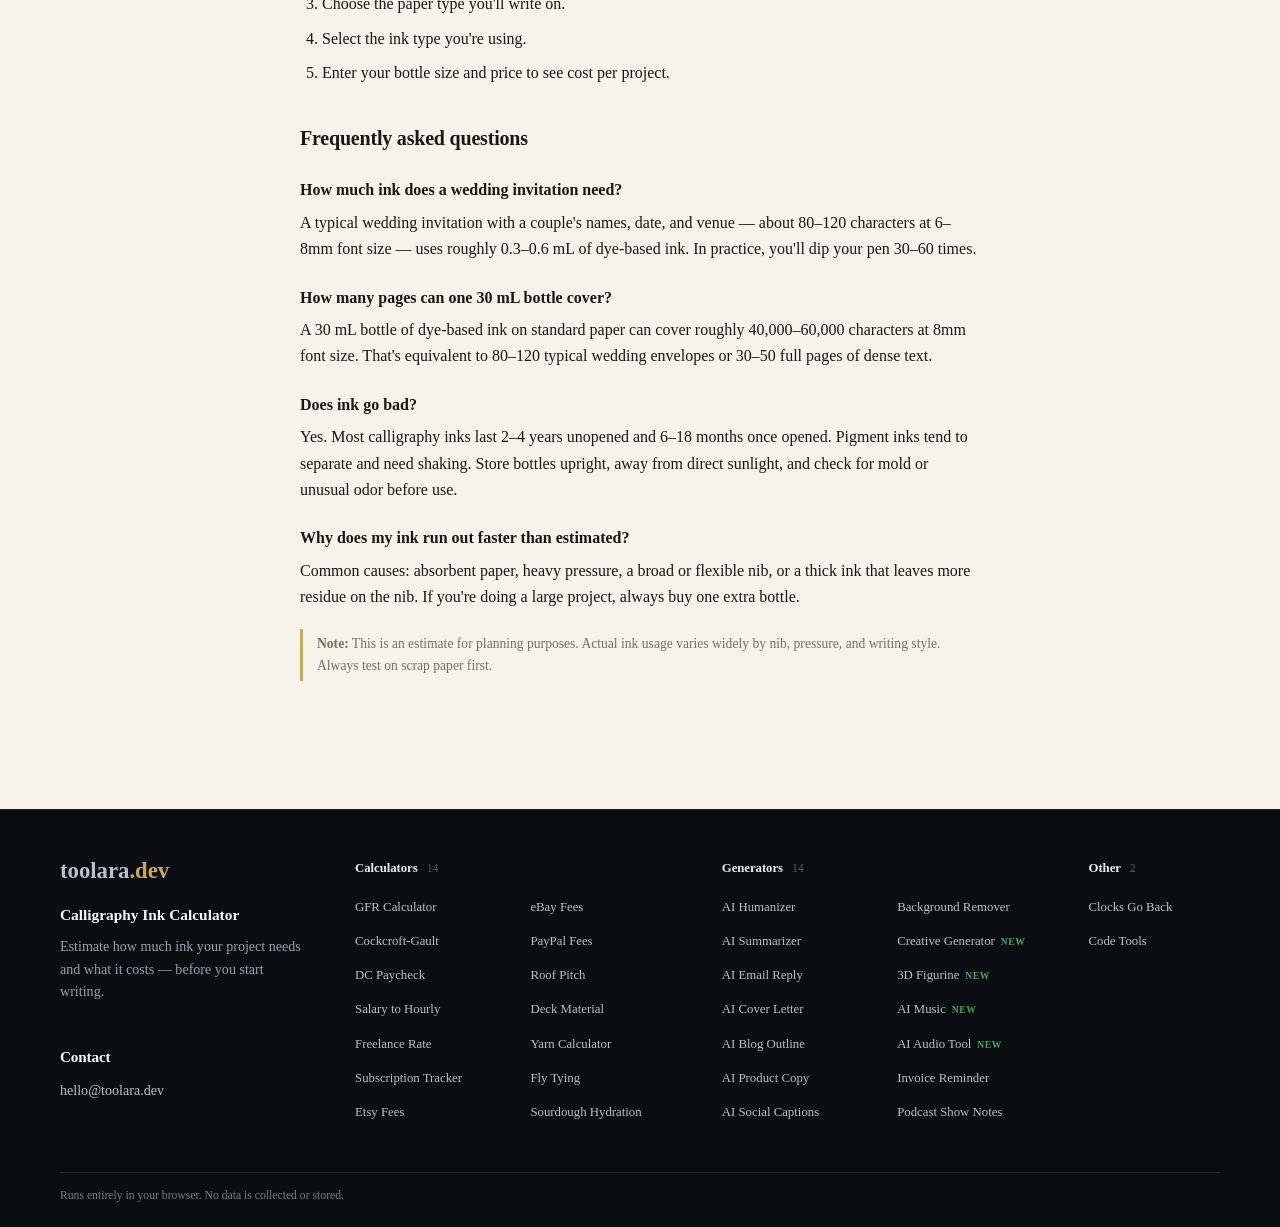
==== commit b3458378: "Add Clocks Go Back to footer Other group" ====
--- a/index.html
+++ b/index.html
@@ -215,7 +215,7 @@
 <a class="site-footer-wordmark" href="https://toolara.dev/" aria-label="toolara.dev">toolara<span class="tld">.dev</span></a>
 <p class="site-footer-site-name" data-i18n="title">Calligraphy Ink Calculator</p>
 <p class="site-footer-description" data-i18n="subtitle">Estimate how much ink your project needs and what it costs — before you start writing.</p>
-<h2 class="fa-contact-h">Contact</h2><p class="site-footer-contact fa-contact"><a href="mailto:hello@toolara.dev">hello@toolara.dev</a></p></section><section class="site-footer-column"><h4 class="fa-h4">Calculators <span class="n">14</span></h4><ul class="fa-list"><li><a href="https://gfr.toolara.dev/">GFR Calculator</a></li><li><a href="https://crcl.toolara.dev/">Cockcroft-Gault</a></li><li><a href="https://dc-pay.toolara.dev/">DC Paycheck</a></li><li><a href="https://salary.toolara.dev/">Salary to Hourly</a></li><li><a href="https://freelance.toolara.dev/">Freelance Rate</a></li><li><a href="https://subscriptions.toolara.dev/">Subscription Tracker</a></li><li><a href="https://etsy.toolara.dev/">Etsy Fees</a></li><li><a href="https://ebay.toolara.dev/">eBay Fees</a></li><li><a href="https://paypal.toolara.dev/">PayPal Fees</a></li><li><a href="https://roof.toolara.dev/">Roof Pitch</a></li><li><a href="https://deck.toolara.dev/">Deck Material</a></li><li><a href="https://yarn.toolara.dev/">Yarn Calculator</a></li><li><a href="https://flytying.toolara.dev/">Fly Tying</a></li><li><a href="https://sourdough.toolara.dev/">Sourdough Hydration</a></li></ul></section><section class="site-footer-column"><h4 class="fa-h4">Generators <span class="n">14</span></h4><ul class="fa-list"><li><a href="https://humanize.toolara.dev/">AI Humanizer</a></li><li><a href="https://summarize.toolara.dev/">AI Summarizer</a></li><li><a href="https://emailreply.toolara.dev/">AI Email Reply</a></li><li><a href="https://coverletter.toolara.dev/">AI Cover Letter</a></li><li><a href="https://blogoutline.toolara.dev/">AI Blog Outline</a></li><li><a href="https://productcopy.toolara.dev/">AI Product Copy</a></li><li><a href="https://captions.toolara.dev/">AI Social Captions</a></li><li><a href="https://background.toolara.dev/">Background Remover</a></li><li><a href="https://creative.toolara.dev/">Creative Generator<span class="fa-new">NEW</span></a></li><li><a href="https://figurine.toolara.dev/">3D Figurine<span class="fa-new">NEW</span></a></li><li><a href="https://music.toolara.dev/">AI Music<span class="fa-new">NEW</span></a></li><li><a href="https://audio.toolara.dev/">AI Audio Tool<span class="fa-new">NEW</span></a></li><li><a href="https://invoices.toolara.dev/">Invoice Reminder</a></li><li><a href="https://podcast.toolara.dev/">Podcast Show Notes</a></li></ul></section><section class="site-footer-column"><h4 class="fa-h4">Developer <span class="n">1</span></h4><ul class="fa-list single"><li><a href="https://devtools.toolara.dev/">Code Tools</a></li></ul></section></div>
+<h2 class="fa-contact-h">Contact</h2><p class="site-footer-contact fa-contact"><a href="mailto:hello@toolara.dev">hello@toolara.dev</a></p></section><section class="site-footer-column"><h4 class="fa-h4">Calculators <span class="n">14</span></h4><ul class="fa-list"><li><a href="https://gfr.toolara.dev/">GFR Calculator</a></li><li><a href="https://crcl.toolara.dev/">Cockcroft-Gault</a></li><li><a href="https://dc-pay.toolara.dev/">DC Paycheck</a></li><li><a href="https://salary.toolara.dev/">Salary to Hourly</a></li><li><a href="https://freelance.toolara.dev/">Freelance Rate</a></li><li><a href="https://subscriptions.toolara.dev/">Subscription Tracker</a></li><li><a href="https://etsy.toolara.dev/">Etsy Fees</a></li><li><a href="https://ebay.toolara.dev/">eBay Fees</a></li><li><a href="https://paypal.toolara.dev/">PayPal Fees</a></li><li><a href="https://roof.toolara.dev/">Roof Pitch</a></li><li><a href="https://deck.toolara.dev/">Deck Material</a></li><li><a href="https://yarn.toolara.dev/">Yarn Calculator</a></li><li><a href="https://flytying.toolara.dev/">Fly Tying</a></li><li><a href="https://sourdough.toolara.dev/">Sourdough Hydration</a></li></ul></section><section class="site-footer-column"><h4 class="fa-h4">Generators <span class="n">14</span></h4><ul class="fa-list"><li><a href="https://humanize.toolara.dev/">AI Humanizer</a></li><li><a href="https://summarize.toolara.dev/">AI Summarizer</a></li><li><a href="https://emailreply.toolara.dev/">AI Email Reply</a></li><li><a href="https://coverletter.toolara.dev/">AI Cover Letter</a></li><li><a href="https://blogoutline.toolara.dev/">AI Blog Outline</a></li><li><a href="https://productcopy.toolara.dev/">AI Product Copy</a></li><li><a href="https://captions.toolara.dev/">AI Social Captions</a></li><li><a href="https://background.toolara.dev/">Background Remover</a></li><li><a href="https://creative.toolara.dev/">Creative Generator<span class="fa-new">NEW</span></a></li><li><a href="https://figurine.toolara.dev/">3D Figurine<span class="fa-new">NEW</span></a></li><li><a href="https://music.toolara.dev/">AI Music<span class="fa-new">NEW</span></a></li><li><a href="https://audio.toolara.dev/">AI Audio Tool<span class="fa-new">NEW</span></a></li><li><a href="https://invoices.toolara.dev/">Invoice Reminder</a></li><li><a href="https://podcast.toolara.dev/">Podcast Show Notes</a></li></ul></section><section class="site-footer-column"><h4 class="fa-h4">Other <span class="n">2</span></h4><ul class="fa-list single"><li><a href="https://clocksgoback.toolara.dev/">Clocks Go Back</a></li><li><a href="https://devtools.toolara.dev/">Code Tools</a></li></ul></section></div>
 <div class="site-footer-bottom"><p class="site-footer-privacy" data-i18n="footer">Runs entirely in your browser. No data is collected or stored.</p></div>
 </div>
 </footer>
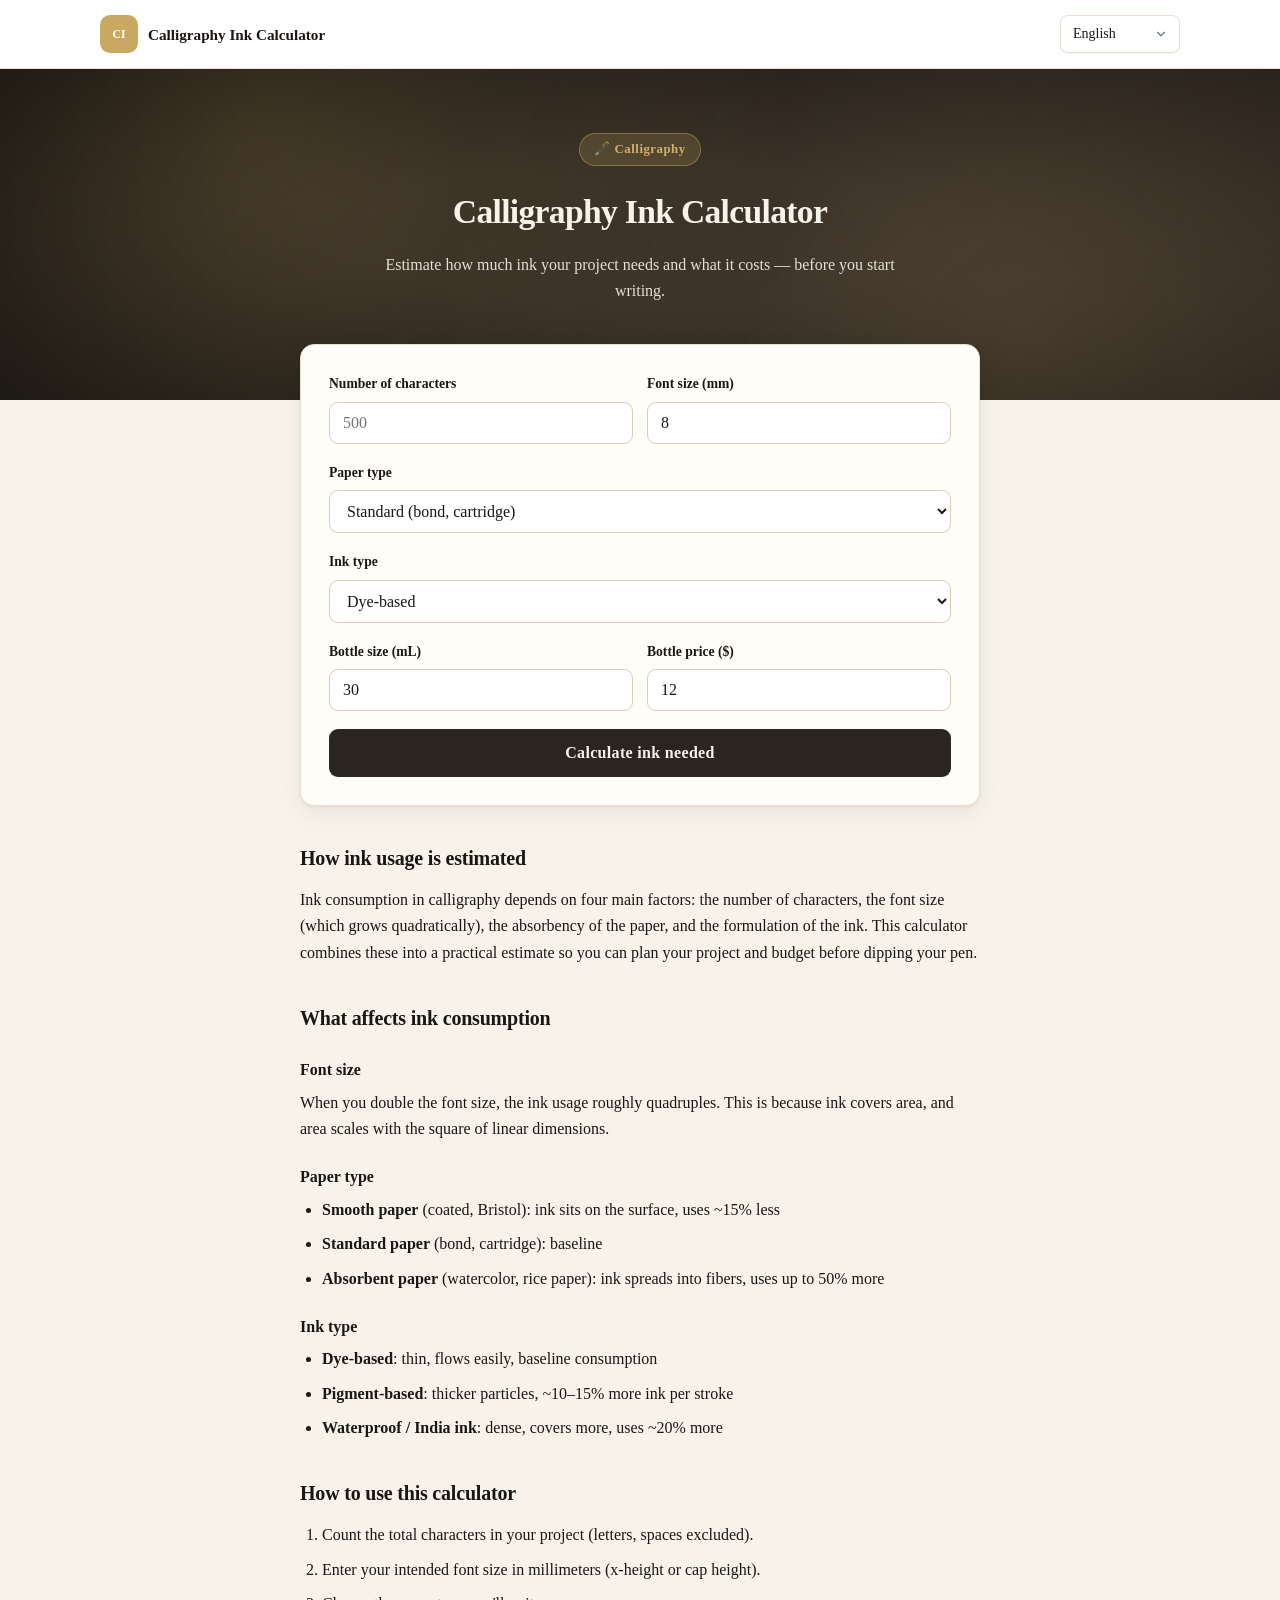
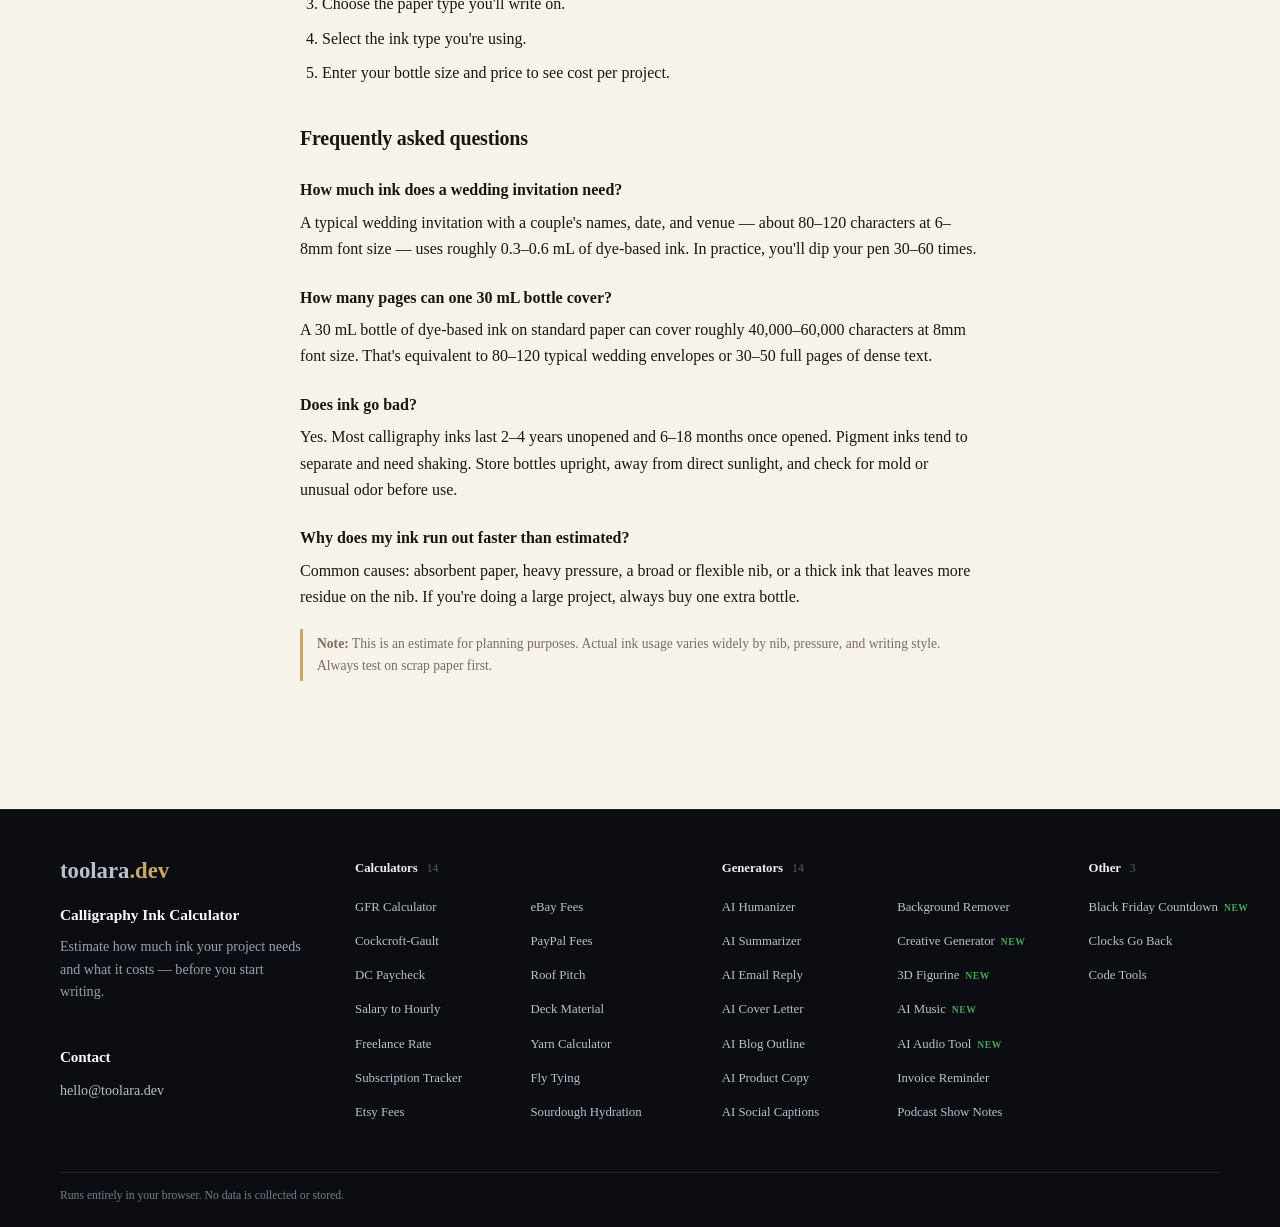
==== commit 10913632: "Add Black Friday Countdown to footer" ====
--- a/index.html
+++ b/index.html
@@ -215,7 +215,7 @@
 <a class="site-footer-wordmark" href="https://toolara.dev/" aria-label="toolara.dev">toolara<span class="tld">.dev</span></a>
 <p class="site-footer-site-name" data-i18n="title">Calligraphy Ink Calculator</p>
 <p class="site-footer-description" data-i18n="subtitle">Estimate how much ink your project needs and what it costs — before you start writing.</p>
-<h2 class="fa-contact-h">Contact</h2><p class="site-footer-contact fa-contact"><a href="mailto:hello@toolara.dev">hello@toolara.dev</a></p></section><section class="site-footer-column"><h4 class="fa-h4">Calculators <span class="n">14</span></h4><ul class="fa-list"><li><a href="https://gfr.toolara.dev/">GFR Calculator</a></li><li><a href="https://crcl.toolara.dev/">Cockcroft-Gault</a></li><li><a href="https://dc-pay.toolara.dev/">DC Paycheck</a></li><li><a href="https://salary.toolara.dev/">Salary to Hourly</a></li><li><a href="https://freelance.toolara.dev/">Freelance Rate</a></li><li><a href="https://subscriptions.toolara.dev/">Subscription Tracker</a></li><li><a href="https://etsy.toolara.dev/">Etsy Fees</a></li><li><a href="https://ebay.toolara.dev/">eBay Fees</a></li><li><a href="https://paypal.toolara.dev/">PayPal Fees</a></li><li><a href="https://roof.toolara.dev/">Roof Pitch</a></li><li><a href="https://deck.toolara.dev/">Deck Material</a></li><li><a href="https://yarn.toolara.dev/">Yarn Calculator</a></li><li><a href="https://flytying.toolara.dev/">Fly Tying</a></li><li><a href="https://sourdough.toolara.dev/">Sourdough Hydration</a></li></ul></section><section class="site-footer-column"><h4 class="fa-h4">Generators <span class="n">14</span></h4><ul class="fa-list"><li><a href="https://humanize.toolara.dev/">AI Humanizer</a></li><li><a href="https://summarize.toolara.dev/">AI Summarizer</a></li><li><a href="https://emailreply.toolara.dev/">AI Email Reply</a></li><li><a href="https://coverletter.toolara.dev/">AI Cover Letter</a></li><li><a href="https://blogoutline.toolara.dev/">AI Blog Outline</a></li><li><a href="https://productcopy.toolara.dev/">AI Product Copy</a></li><li><a href="https://captions.toolara.dev/">AI Social Captions</a></li><li><a href="https://background.toolara.dev/">Background Remover</a></li><li><a href="https://creative.toolara.dev/">Creative Generator<span class="fa-new">NEW</span></a></li><li><a href="https://figurine.toolara.dev/">3D Figurine<span class="fa-new">NEW</span></a></li><li><a href="https://music.toolara.dev/">AI Music<span class="fa-new">NEW</span></a></li><li><a href="https://audio.toolara.dev/">AI Audio Tool<span class="fa-new">NEW</span></a></li><li><a href="https://invoices.toolara.dev/">Invoice Reminder</a></li><li><a href="https://podcast.toolara.dev/">Podcast Show Notes</a></li></ul></section><section class="site-footer-column"><h4 class="fa-h4">Other <span class="n">2</span></h4><ul class="fa-list single"><li><a href="https://clocksgoback.toolara.dev/">Clocks Go Back</a></li><li><a href="https://devtools.toolara.dev/">Code Tools</a></li></ul></section></div>
+<h2 class="fa-contact-h">Contact</h2><p class="site-footer-contact fa-contact"><a href="mailto:hello@toolara.dev">hello@toolara.dev</a></p></section><section class="site-footer-column"><h4 class="fa-h4">Calculators <span class="n">14</span></h4><ul class="fa-list"><li><a href="https://gfr.toolara.dev/">GFR Calculator</a></li><li><a href="https://crcl.toolara.dev/">Cockcroft-Gault</a></li><li><a href="https://dc-pay.toolara.dev/">DC Paycheck</a></li><li><a href="https://salary.toolara.dev/">Salary to Hourly</a></li><li><a href="https://freelance.toolara.dev/">Freelance Rate</a></li><li><a href="https://subscriptions.toolara.dev/">Subscription Tracker</a></li><li><a href="https://etsy.toolara.dev/">Etsy Fees</a></li><li><a href="https://ebay.toolara.dev/">eBay Fees</a></li><li><a href="https://paypal.toolara.dev/">PayPal Fees</a></li><li><a href="https://roof.toolara.dev/">Roof Pitch</a></li><li><a href="https://deck.toolara.dev/">Deck Material</a></li><li><a href="https://yarn.toolara.dev/">Yarn Calculator</a></li><li><a href="https://flytying.toolara.dev/">Fly Tying</a></li><li><a href="https://sourdough.toolara.dev/">Sourdough Hydration</a></li></ul></section><section class="site-footer-column"><h4 class="fa-h4">Generators <span class="n">14</span></h4><ul class="fa-list"><li><a href="https://humanize.toolara.dev/">AI Humanizer</a></li><li><a href="https://summarize.toolara.dev/">AI Summarizer</a></li><li><a href="https://emailreply.toolara.dev/">AI Email Reply</a></li><li><a href="https://coverletter.toolara.dev/">AI Cover Letter</a></li><li><a href="https://blogoutline.toolara.dev/">AI Blog Outline</a></li><li><a href="https://productcopy.toolara.dev/">AI Product Copy</a></li><li><a href="https://captions.toolara.dev/">AI Social Captions</a></li><li><a href="https://background.toolara.dev/">Background Remover</a></li><li><a href="https://creative.toolara.dev/">Creative Generator<span class="fa-new">NEW</span></a></li><li><a href="https://figurine.toolara.dev/">3D Figurine<span class="fa-new">NEW</span></a></li><li><a href="https://music.toolara.dev/">AI Music<span class="fa-new">NEW</span></a></li><li><a href="https://audio.toolara.dev/">AI Audio Tool<span class="fa-new">NEW</span></a></li><li><a href="https://invoices.toolara.dev/">Invoice Reminder</a></li><li><a href="https://podcast.toolara.dev/">Podcast Show Notes</a></li></ul></section><section class="site-footer-column"><h4 class="fa-h4">Other <span class="n">3</span></h4><ul class="fa-list single"><li><a href="https://blackfriday.toolara.dev/">Black Friday Countdown<span class="fa-new">NEW</span></a></li><li><a href="https://clocksgoback.toolara.dev/">Clocks Go Back</a></li><li><a href="https://devtools.toolara.dev/">Code Tools</a></li></ul></section></div>
 <div class="site-footer-bottom"><p class="site-footer-privacy" data-i18n="footer">Runs entirely in your browser. No data is collected or stored.</p></div>
 </div>
 </footer>
